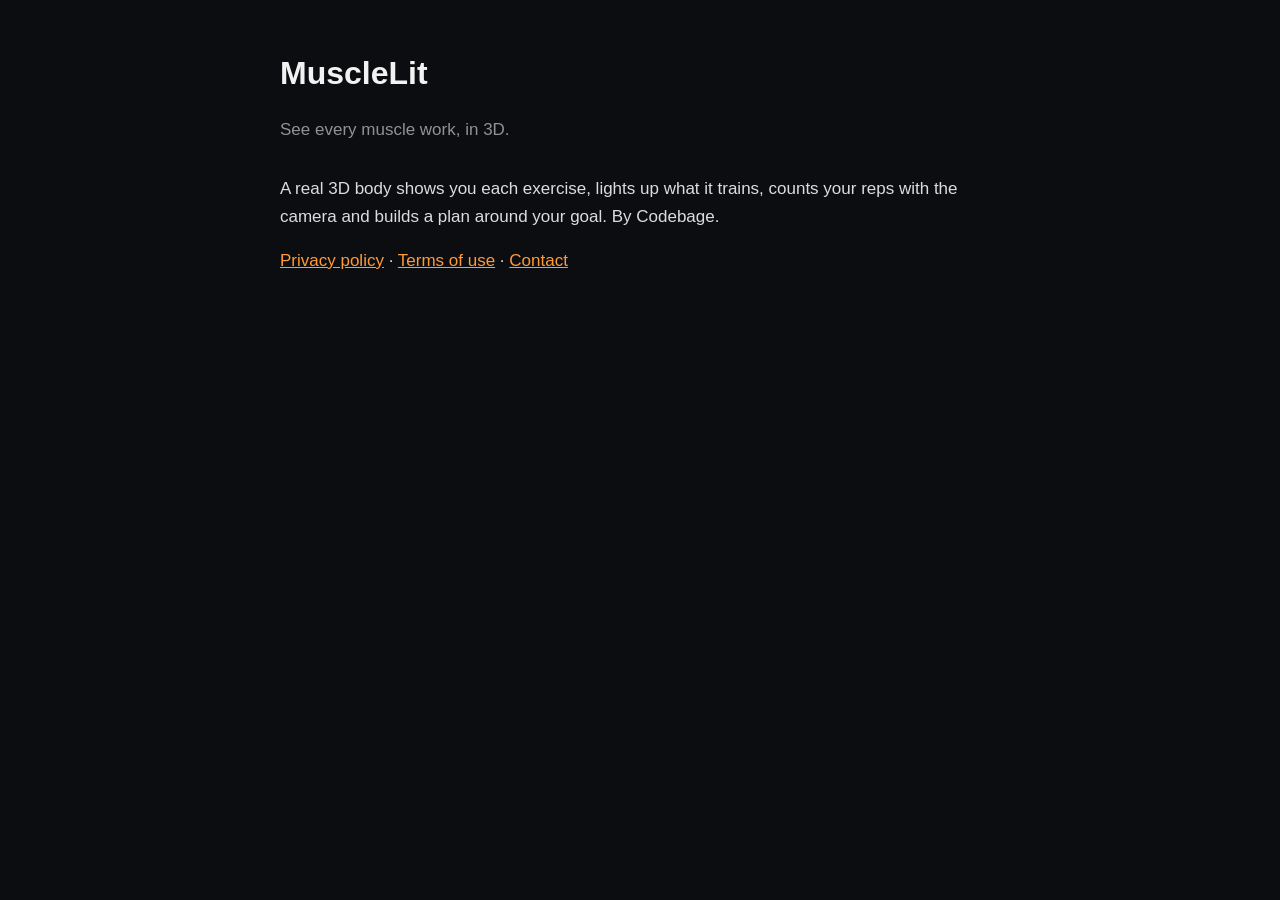
==== index.html @ 1fdac382 "MuscleLit site: privacy policy and terms" ====
<!doctype html>
<html lang="en">
<head>
<meta charset="utf-8">
<meta name="viewport" content="width=device-width, initial-scale=1">
<title>MuscleLit</title>
<link rel="stylesheet" href="style.css">
</head>
<body>
<main>
  <h1>MuscleLit</h1>
  <p class="date">See every muscle work, in 3D.</p>
  <p>A real 3D body shows you each exercise, lights up what it trains, counts your reps with the camera and builds a plan around your goal. By Codebage.</p>
  <p><a href="privacy.html">Privacy policy</a> · <a href="terms.html">Terms of use</a> · <a href="mailto:hanifshah812@gmail.com">Contact</a></p>
</main>
</body>
</html>
---- style.css ----
:root { color-scheme: dark; }
body { margin: 0; background: #0b0d10; color: #f2f2f2; font: 17px/1.6 -apple-system, "Segoe UI", Roboto, Helvetica, Arial, sans-serif; }
main { max-width: 720px; margin: 0 auto; padding: 48px 20px 80px; }
h1 { font-size: 32px; margin: 0 0 4px; }
h2 { font-size: 20px; margin: 36px 0 8px; color: #ff9a38; }
p, li { color: rgba(255,255,255,0.86); }
.date { color: rgba(255,255,255,0.55); margin-bottom: 32px; }
a { color: #ff9a38; }
nav a { margin-right: 18px; }
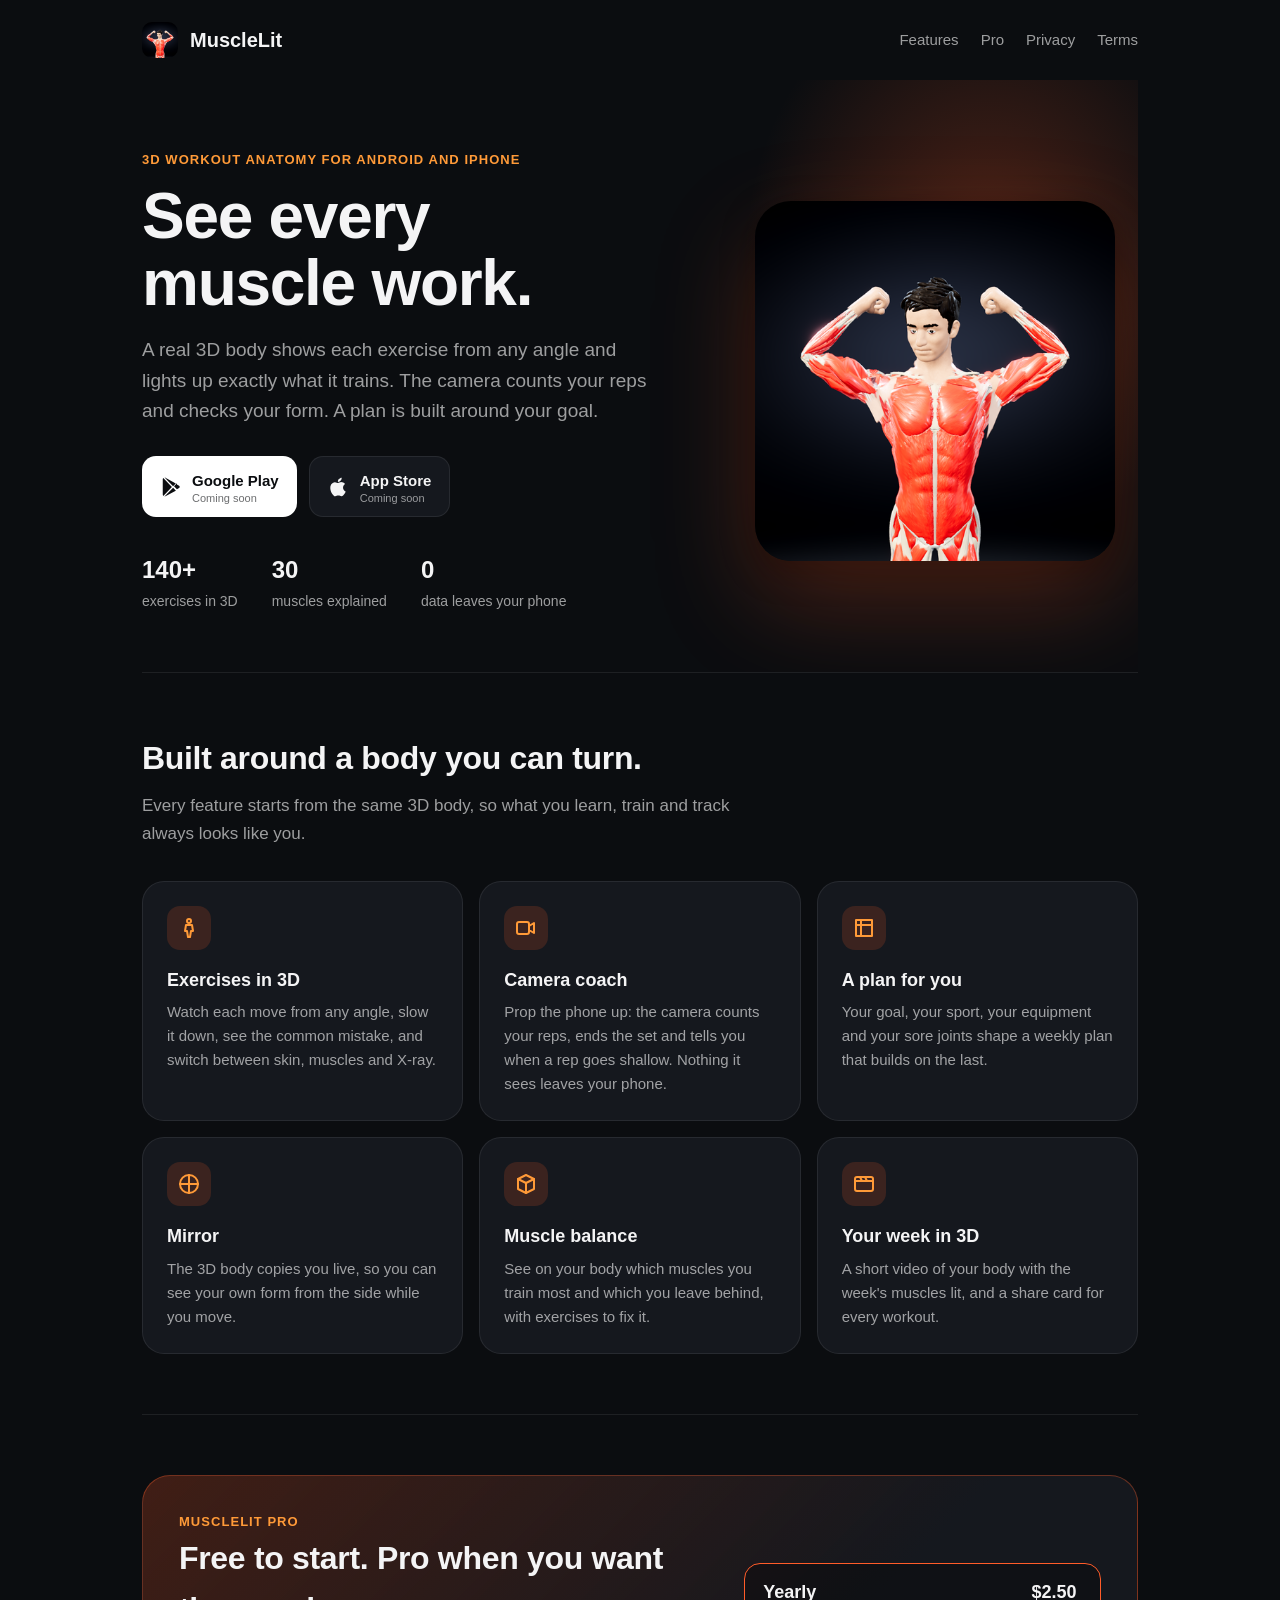
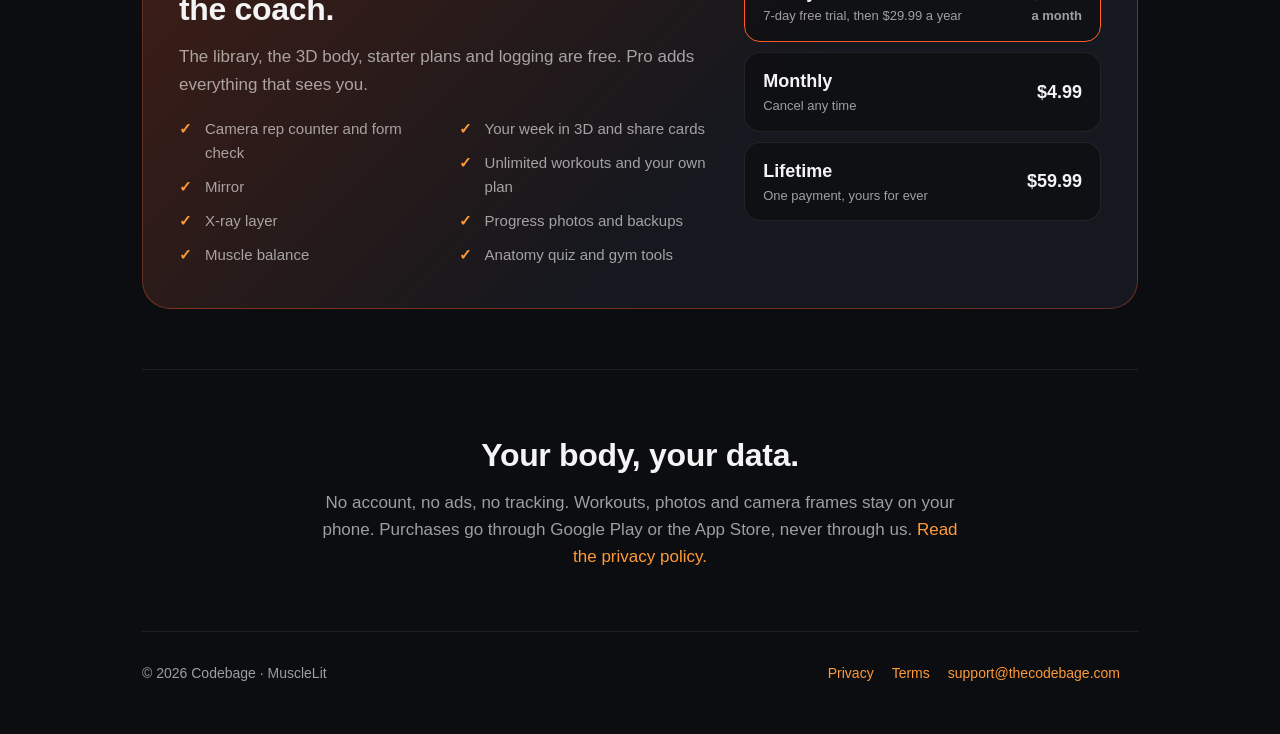
==== commit 57295a06: "Home page" ====
--- a/index.html
+++ b/index.html
@@ -3,15 +3,137 @@
 <head>
 <meta charset="utf-8">
 <meta name="viewport" content="width=device-width, initial-scale=1">
-<title>MuscleLit</title>
-<link rel="stylesheet" href="style.css">
+<title>MuscleLit: See every muscle work</title>
+<meta name="description" content="MuscleLit shows every exercise on a real 3D body, counts your reps with the camera, checks your form and builds a plan around your goal.">
+<link rel="icon" href="icon.png">
+<meta property="og:title" content="MuscleLit: See every muscle work">
+<meta property="og:description" content="A real 3D body shows each exercise and lights up what it trains. The camera counts your reps and checks your form.">
+<meta property="og:image" content="https://malookshah4.github.io/musclelit/icon.png">
+<style>
+  :root { color-scheme: dark; --bg: #0b0d10; --card: #15181e; --line: rgba(255,255,255,0.08); --text: #f4f4f5; --dim: rgba(255,255,255,0.6); --accent: #ff5c29; --soft: #ff9a38; }
+  * { box-sizing: border-box; }
+  body { margin: 0; background: var(--bg); color: var(--text); font: 17px/1.6 -apple-system, "Segoe UI", Roboto, Helvetica, Arial, sans-serif; -webkit-font-smoothing: antialiased; }
+  a { color: var(--soft); text-decoration: none; }
+  .wrap { max-width: 1040px; margin: 0 auto; padding: 0 22px; }
+  header { display: flex; align-items: center; justify-content: space-between; padding: 22px 0; }
+  .brand { display: flex; align-items: center; gap: 12px; font-weight: 700; font-size: 20px; color: var(--text); }
+  .brand img { width: 36px; height: 36px; border-radius: 10px; }
+  nav a { color: var(--dim); margin-left: 22px; font-size: 15px; }
+  nav a:hover { color: var(--text); }
+  .hero { position: relative; padding: 70px 0 60px; display: grid; grid-template-columns: 1.15fr 0.85fr; gap: 40px; align-items: center; overflow: hidden; }
+  .hero::before { content: ""; position: absolute; inset: -40% -20% auto auto; width: 70%; height: 140%; background: radial-gradient(closest-side, rgba(255,92,41,0.28), transparent 70%); pointer-events: none; }
+  .eyebrow { color: var(--soft); font-weight: 600; letter-spacing: 0.08em; text-transform: uppercase; font-size: 13px; }
+  h1 { font-size: clamp(40px, 6vw, 64px); line-height: 1.05; margin: 12px 0 18px; letter-spacing: -0.02em; }
+  .lead { color: var(--dim); font-size: 19px; max-width: 520px; margin: 0 0 30px; }
+  .badges { display: flex; gap: 12px; flex-wrap: wrap; }
+  .badge { display: inline-flex; align-items: center; gap: 10px; padding: 12px 18px; border-radius: 14px; background: #fff; color: #0b0d10; font-weight: 600; font-size: 15px; }
+  .badge.dark { background: var(--card); color: var(--text); border: 1px solid var(--line); }
+  .badge small { display: block; font-weight: 500; font-size: 11px; opacity: 0.6; line-height: 1; }
+  .badge svg { width: 22px; height: 22px; }
+  .art { position: relative; display: flex; justify-content: center; }
+  .art img { width: min(100%, 360px); border-radius: 36px; box-shadow: 0 40px 100px rgba(255,92,41,0.25), 0 10px 30px rgba(0,0,0,0.6); }
+  .stats { display: flex; gap: 34px; margin-top: 34px; color: var(--dim); font-size: 14px; }
+  .stats b { display: block; color: var(--text); font-size: 24px; font-weight: 700; }
+  section { padding: 60px 0; border-top: 1px solid var(--line); }
+  h2 { font-size: 32px; letter-spacing: -0.01em; margin: 0 0 8px; }
+  .sub { color: var(--dim); margin: 0 0 34px; max-width: 620px; }
+  .grid { display: grid; grid-template-columns: repeat(3, 1fr); gap: 16px; }
+  .card { background: var(--card); border: 1px solid var(--line); border-radius: 22px; padding: 24px; }
+  .card .ic { width: 44px; height: 44px; border-radius: 13px; display: grid; place-items: center; background: rgba(255,92,41,0.16); color: var(--soft); margin-bottom: 16px; }
+  .card .ic svg { width: 24px; height: 24px; }
+  .card h3 { margin: 0 0 6px; font-size: 18px; }
+  .card p { margin: 0; color: var(--dim); font-size: 15px; }
+  .pro { background: linear-gradient(135deg, rgba(255,92,41,0.22), var(--card) 60%); border: 1px solid rgba(255,92,41,0.35); border-radius: 28px; padding: 36px; display: grid; grid-template-columns: 1.2fr 0.8fr; gap: 30px; align-items: center; }
+  .pro ul { margin: 14px 0 0; padding: 0; list-style: none; columns: 2; gap: 24px; }
+  .pro li { color: var(--dim); font-size: 15px; padding: 5px 0 5px 26px; position: relative; break-inside: avoid; }
+  .pro li::before { content: "✓"; position: absolute; left: 0; color: var(--soft); font-weight: 700; }
+  .plans { display: grid; gap: 10px; }
+  .plan { display: flex; justify-content: space-between; align-items: center; background: rgba(0,0,0,0.3); border: 1px solid var(--line); border-radius: 16px; padding: 14px 18px; }
+  .plan.best { border-color: var(--accent); }
+  .plan span { color: var(--dim); font-size: 13px; display: block; }
+  .plan b { font-size: 18px; }
+  .tag { background: var(--accent); color: #fff; font-size: 11px; font-weight: 700; padding: 3px 9px; border-radius: 999px; margin-left: 8px; vertical-align: middle; }
+  .privacy { text-align: center; }
+  .privacy p { max-width: 640px; margin: 0 auto; color: var(--dim); }
+  footer { border-top: 1px solid var(--line); padding: 30px 0 50px; color: var(--dim); font-size: 14px; display: flex; justify-content: space-between; flex-wrap: wrap; gap: 12px; }
+  footer a { margin-right: 18px; }
+  @media (max-width: 820px) {
+    .hero { grid-template-columns: 1fr; padding: 40px 0 30px; text-align: center; }
+    .lead { margin: 0 auto 26px; }
+    .badges { justify-content: center; }
+    .stats { justify-content: center; }
+    .art { order: -1; }
+    .art img { width: min(70%, 260px); }
+    .grid { grid-template-columns: 1fr 1fr; }
+    .pro { grid-template-columns: 1fr; padding: 26px; }
+    .pro ul { columns: 1; }
+    nav a { margin-left: 14px; }
+  }
+  @media (max-width: 520px) { .grid { grid-template-columns: 1fr; } }
+</style>
 </head>
 <body>
-<main>
-  <h1>MuscleLit</h1>
-  <p class="date">See every muscle work, in 3D.</p>
-  <p>A real 3D body shows you each exercise, lights up what it trains, counts your reps with the camera and builds a plan around your goal. By Codebage.</p>
-  <p><a href="privacy.html">Privacy policy</a> · <a href="terms.html">Terms of use</a> · <a href="mailto:hanifshah812@gmail.com">Contact</a></p>
-</main>
+<div class="wrap">
+  <header>
+    <a class="brand" href="index.html"><img src="icon.png" alt=""> MuscleLit</a>
+    <nav><a href="#features">Features</a><a href="#pro">Pro</a><a href="privacy.html">Privacy</a><a href="terms.html">Terms</a></nav>
+  </header>
+
+  <div class="hero">
+    <div>
+      <div class="eyebrow">3D workout anatomy for Android and iPhone</div>
+      <h1>See every<br>muscle work.</h1>
+      <p class="lead">A real 3D body shows each exercise from any angle and lights up exactly what it trains. The camera counts your reps and checks your form. A plan is built around your goal.</p>
+      <div class="badges">
+        <a class="badge" href="#"><svg viewBox="0 0 24 24" fill="currentColor"><path d="M3.6 2.3 13 12l-9.4 9.7c-.3-.3-.6-.8-.6-1.4V3.7c0-.6.3-1.1.6-1.4zm1.3-.6c.3-.1.7-.1 1 .1l11.3 6.5-2.9 2.9L5 1.7zm13.6 7.6 2.3 1.3c1 .6 1 1.9 0 2.5l-2.3 1.3-3.2-3.2 3.2-3.2zm-1.3 6.9L5.9 22.2c-.3.2-.7.2-1 .1l9.4-9.4 2.9 2.9z"/></svg><span>Google Play<small>Coming soon</small></span></a>
+        <a class="badge dark" href="#"><svg viewBox="0 0 24 24" fill="currentColor"><path d="M16.4 12.6c0-2.6 2.1-3.8 2.2-3.9-1.2-1.8-3.1-2-3.7-2-1.6-.2-3.1.9-3.9.9-.8 0-2-.9-3.4-.9-1.7 0-3.3 1-4.2 2.6-1.8 3.1-.5 7.8 1.3 10.3.9 1.2 1.9 2.6 3.2 2.6 1.3-.1 1.8-.8 3.4-.8s2 .8 3.4.8c1.4 0 2.3-1.3 3.1-2.5 1-1.4 1.4-2.8 1.4-2.9-.1 0-2.8-1.1-2.8-4.2zM13.9 5c.7-.9 1.2-2 1-3.2-1 0-2.3.7-3 1.6-.7.8-1.2 1.9-1.1 3.1 1.2.1 2.4-.6 3.1-1.5z"/></svg><span>App Store<small>Coming soon</small></span></a>
+      </div>
+      <div class="stats"><div><b>140+</b>exercises in 3D</div><div><b>30</b>muscles explained</div><div><b>0</b>data leaves your phone</div></div>
+    </div>
+    <div class="art"><img src="icon.png" alt="The MuscleLit 3D body"></div>
+  </div>
+
+  <section id="features">
+    <h2>Built around a body you can turn.</h2>
+    <p class="sub">Every feature starts from the same 3D body, so what you learn, train and track always looks like you.</p>
+    <div class="grid">
+      <div class="card"><div class="ic"><svg viewBox="0 0 24 24" fill="none" stroke="currentColor" stroke-width="2" stroke-linecap="round" stroke-linejoin="round"><circle cx="12" cy="5" r="2"/><path d="M9 9h6l1 6h-2l-1 6h-2l-1-6H8z"/></svg></div><h3>Exercises in 3D</h3><p>Watch each move from any angle, slow it down, see the common mistake, and switch between skin, muscles and X-ray.</p></div>
+      <div class="card"><div class="ic"><svg viewBox="0 0 24 24" fill="none" stroke="currentColor" stroke-width="2" stroke-linecap="round" stroke-linejoin="round"><path d="M15 10l5-3v10l-5-3z"/><rect x="3" y="6" width="12" height="12" rx="2"/></svg></div><h3>Camera coach</h3><p>Prop the phone up: the camera counts your reps, ends the set and tells you when a rep goes shallow. Nothing it sees leaves your phone.</p></div>
+      <div class="card"><div class="ic"><svg viewBox="0 0 24 24" fill="none" stroke="currentColor" stroke-width="2" stroke-linecap="round" stroke-linejoin="round"><path d="M4 4h16v16H4z"/><path d="M4 9h16M9 4v16"/></svg></div><h3>A plan for you</h3><p>Your goal, your sport, your equipment and your sore joints shape a weekly plan that builds on the last.</p></div>
+      <div class="card"><div class="ic"><svg viewBox="0 0 24 24" fill="none" stroke="currentColor" stroke-width="2" stroke-linecap="round" stroke-linejoin="round"><path d="M12 3v18M3 12h18"/><circle cx="12" cy="12" r="9"/></svg></div><h3>Mirror</h3><p>The 3D body copies you live, so you can see your own form from the side while you move.</p></div>
+      <div class="card"><div class="ic"><svg viewBox="0 0 24 24" fill="none" stroke="currentColor" stroke-width="2" stroke-linecap="round" stroke-linejoin="round"><path d="M12 3L4 7v10l8 4 8-4V7z"/><path d="M4 7l8 4 8-4M12 11v10"/></svg></div><h3>Muscle balance</h3><p>See on your body which muscles you train most and which you leave behind, with exercises to fix it.</p></div>
+      <div class="card"><div class="ic"><svg viewBox="0 0 24 24" fill="none" stroke="currentColor" stroke-width="2" stroke-linecap="round" stroke-linejoin="round"><rect x="3" y="5" width="18" height="14" rx="2"/><path d="M3 9h18M8 5l2 4M13 5l2 4"/></svg></div><h3>Your week in 3D</h3><p>A short video of your body with the week's muscles lit, and a share card for every workout.</p></div>
+    </div>
+  </section>
+
+  <section id="pro">
+    <div class="pro">
+      <div>
+        <div class="eyebrow">MuscleLit Pro</div>
+        <h2>Free to start. Pro when you want the coach.</h2>
+        <p class="sub" style="margin-bottom:0">The library, the 3D body, starter plans and logging are free. Pro adds everything that sees you.</p>
+        <ul>
+          <li>Camera rep counter and form check</li><li>Mirror</li><li>X-ray layer</li><li>Muscle balance</li>
+          <li>Your week in 3D and share cards</li><li>Unlimited workouts and your own plan</li><li>Progress photos and backups</li><li>Anatomy quiz and gym tools</li>
+        </ul>
+      </div>
+      <div class="plans">
+        <div class="plan best"><div><b>Yearly</b><span>7-day free trial, then $29.99 a year</span></div><b>$2.50<span>a month</span></b></div>
+        <div class="plan"><div><b>Monthly</b><span>Cancel any time</span></div><b>$4.99</b></div>
+        <div class="plan"><div><b>Lifetime</b><span>One payment, yours for ever</span></div><b>$59.99</b></div>
+      </div>
+    </div>
+  </section>
+
+  <section class="privacy">
+    <h2>Your body, your data.</h2>
+    <p>No account, no ads, no tracking. Workouts, photos and camera frames stay on your phone. Purchases go through Google Play or the App Store, never through us. <a href="privacy.html">Read the privacy policy.</a></p>
+  </section>
+
+  <footer>
+    <div>© 2026 Codebage · MuscleLit</div>
+    <div><a href="privacy.html">Privacy</a><a href="terms.html">Terms</a><a href="mailto:support@thecodebage.com">support@thecodebage.com</a></div>
+  </footer>
+</div>
 </body>
 </html>
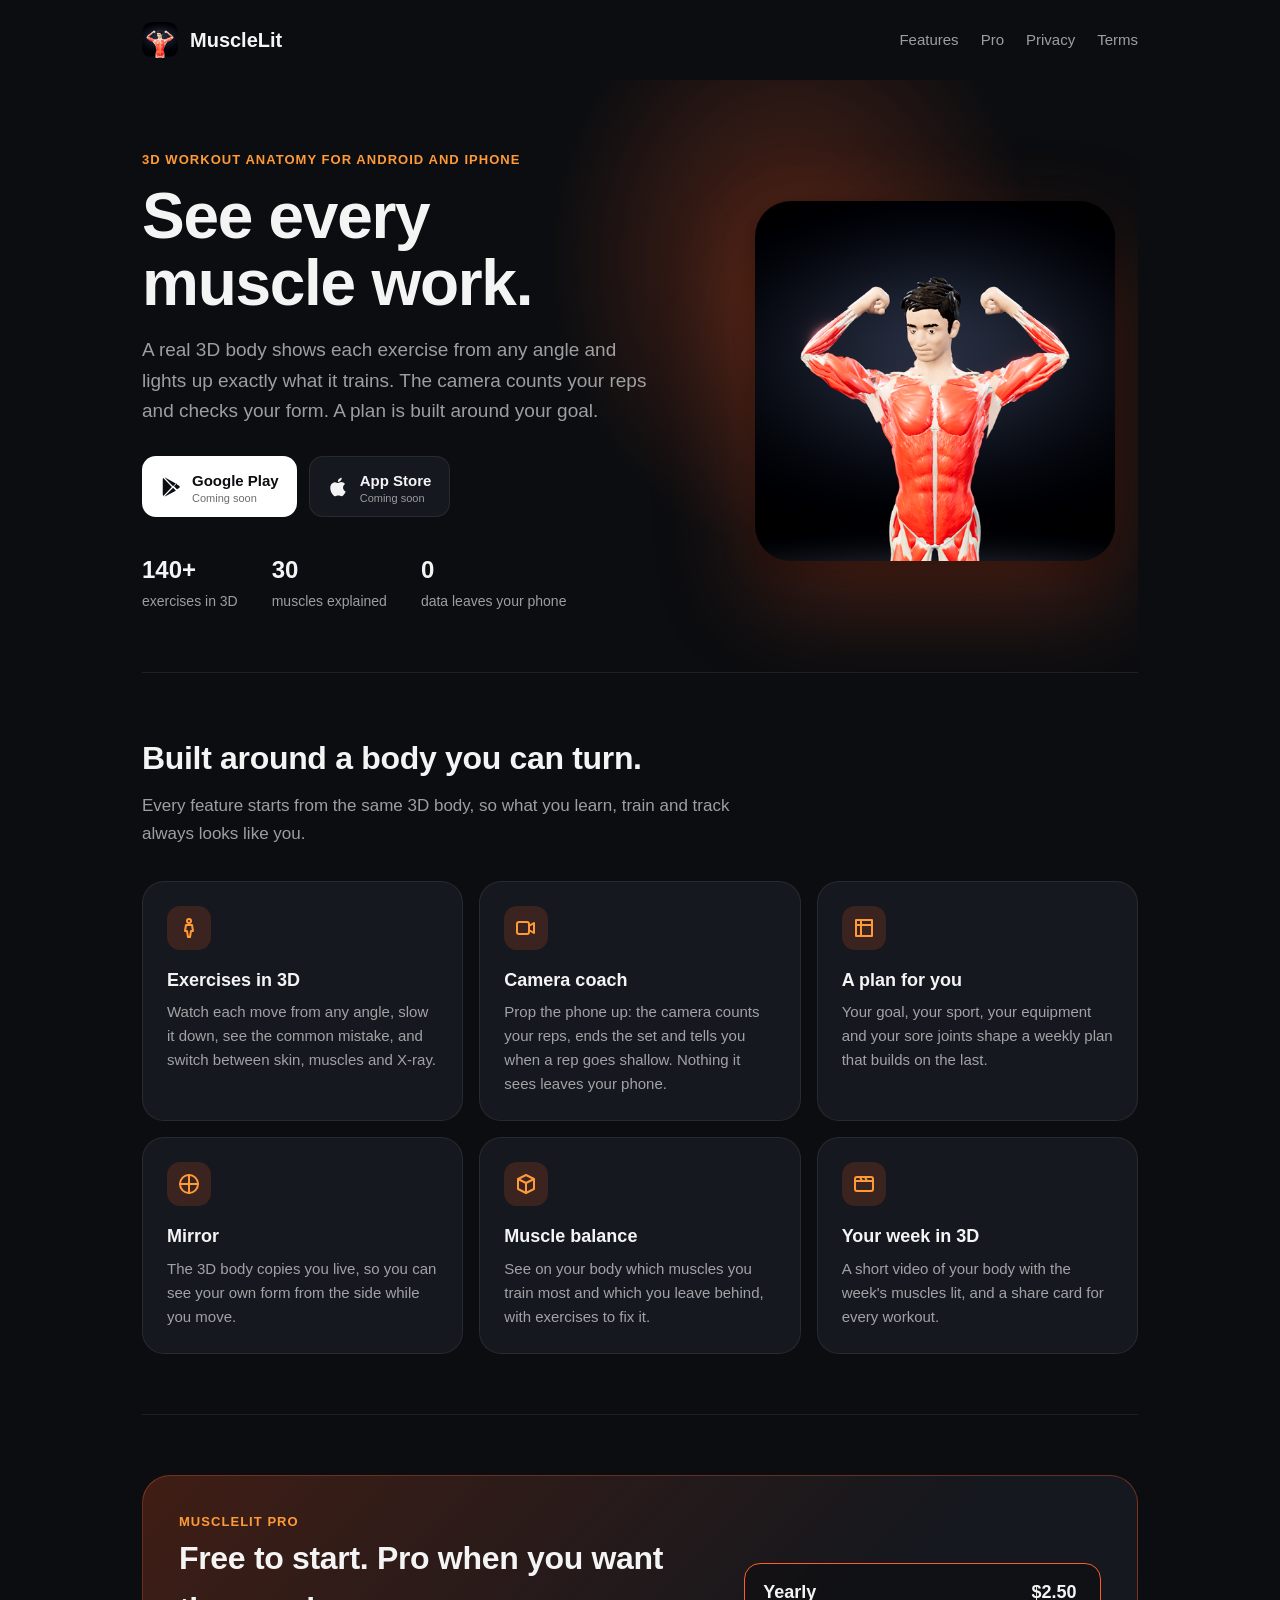
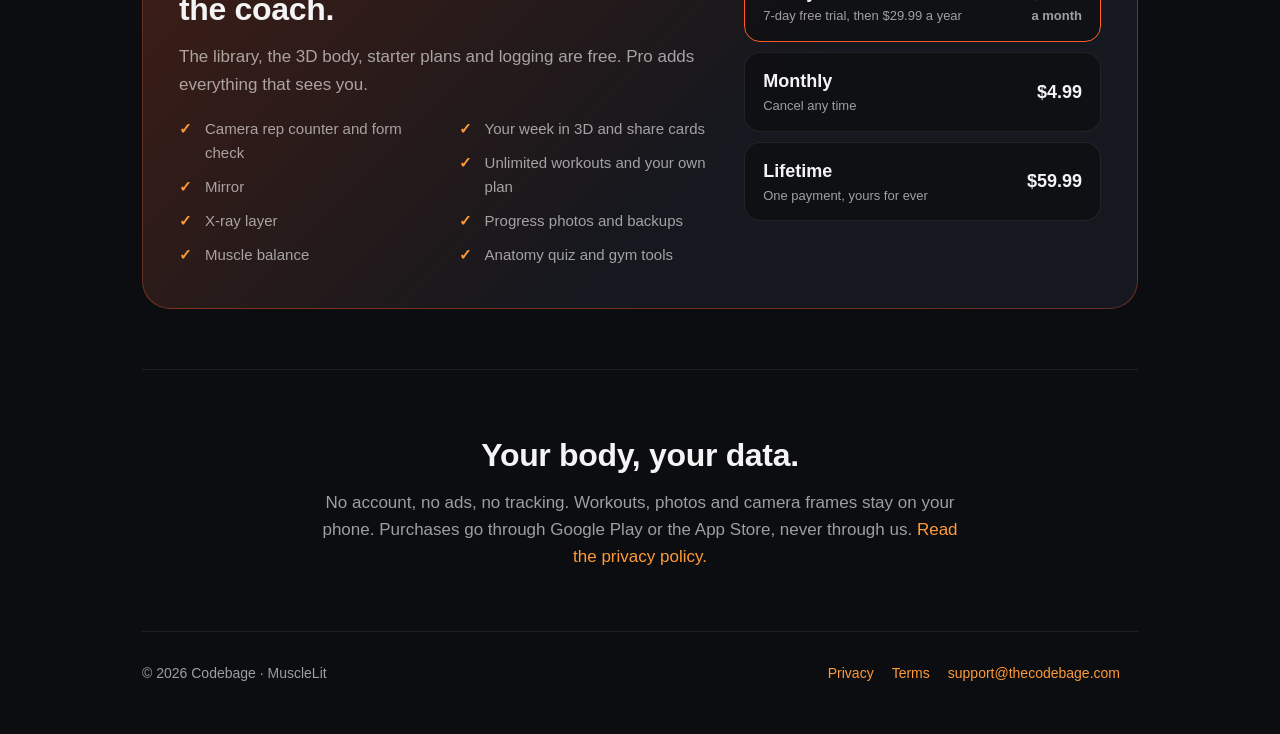
==== commit 7f1ffeee: "Fix phone-width overflow" ====
--- a/index.html
+++ b/index.html
@@ -11,7 +11,8 @@
 <meta property="og:image" content="https://malookshah4.github.io/musclelit/icon.png">
 <style>
   :root { color-scheme: dark; --bg: #0b0d10; --card: #15181e; --line: rgba(255,255,255,0.08); --text: #f4f4f5; --dim: rgba(255,255,255,0.6); --accent: #ff5c29; --soft: #ff9a38; }
-  * { box-sizing: border-box; }
+  * { box-sizing: border-box; min-width: 0; }
+  html, body { overflow-x: hidden; max-width: 100%; }
   body { margin: 0; background: var(--bg); color: var(--text); font: 17px/1.6 -apple-system, "Segoe UI", Roboto, Helvetica, Arial, sans-serif; -webkit-font-smoothing: antialiased; }
   a { color: var(--soft); text-decoration: none; }
   .wrap { max-width: 1040px; margin: 0 auto; padding: 0 22px; }
@@ -20,8 +21,8 @@
   .brand img { width: 36px; height: 36px; border-radius: 10px; }
   nav a { color: var(--dim); margin-left: 22px; font-size: 15px; }
   nav a:hover { color: var(--text); }
-  .hero { position: relative; padding: 70px 0 60px; display: grid; grid-template-columns: 1.15fr 0.85fr; gap: 40px; align-items: center; overflow: hidden; }
-  .hero::before { content: ""; position: absolute; inset: -40% -20% auto auto; width: 70%; height: 140%; background: radial-gradient(closest-side, rgba(255,92,41,0.28), transparent 70%); pointer-events: none; }
+  .hero { position: relative; isolation: isolate; padding: 70px 0 60px; display: grid; grid-template-columns: 1.15fr 0.85fr; gap: 40px; align-items: center; overflow: hidden; }
+  .hero::before { content: ""; position: absolute; top: -40%; right: 0; width: 70%; height: 140%; z-index: -1; background: radial-gradient(closest-side, rgba(255,92,41,0.28), transparent 70%); pointer-events: none; }
   .eyebrow { color: var(--soft); font-weight: 600; letter-spacing: 0.08em; text-transform: uppercase; font-size: 13px; }
   h1 { font-size: clamp(40px, 6vw, 64px); line-height: 1.05; margin: 12px 0 18px; letter-spacing: -0.02em; }
   .lead { color: var(--dim); font-size: 19px; max-width: 520px; margin: 0 0 30px; }
@@ -68,6 +69,8 @@
     .pro { grid-template-columns: 1fr; padding: 26px; }
     .pro ul { columns: 1; }
     nav a { margin-left: 14px; }
+    header { flex-wrap: wrap; gap: 10px; }
+    .stats { flex-wrap: wrap; gap: 18px 28px; }
   }
   @media (max-width: 520px) { .grid { grid-template-columns: 1fr; } }
 </style>
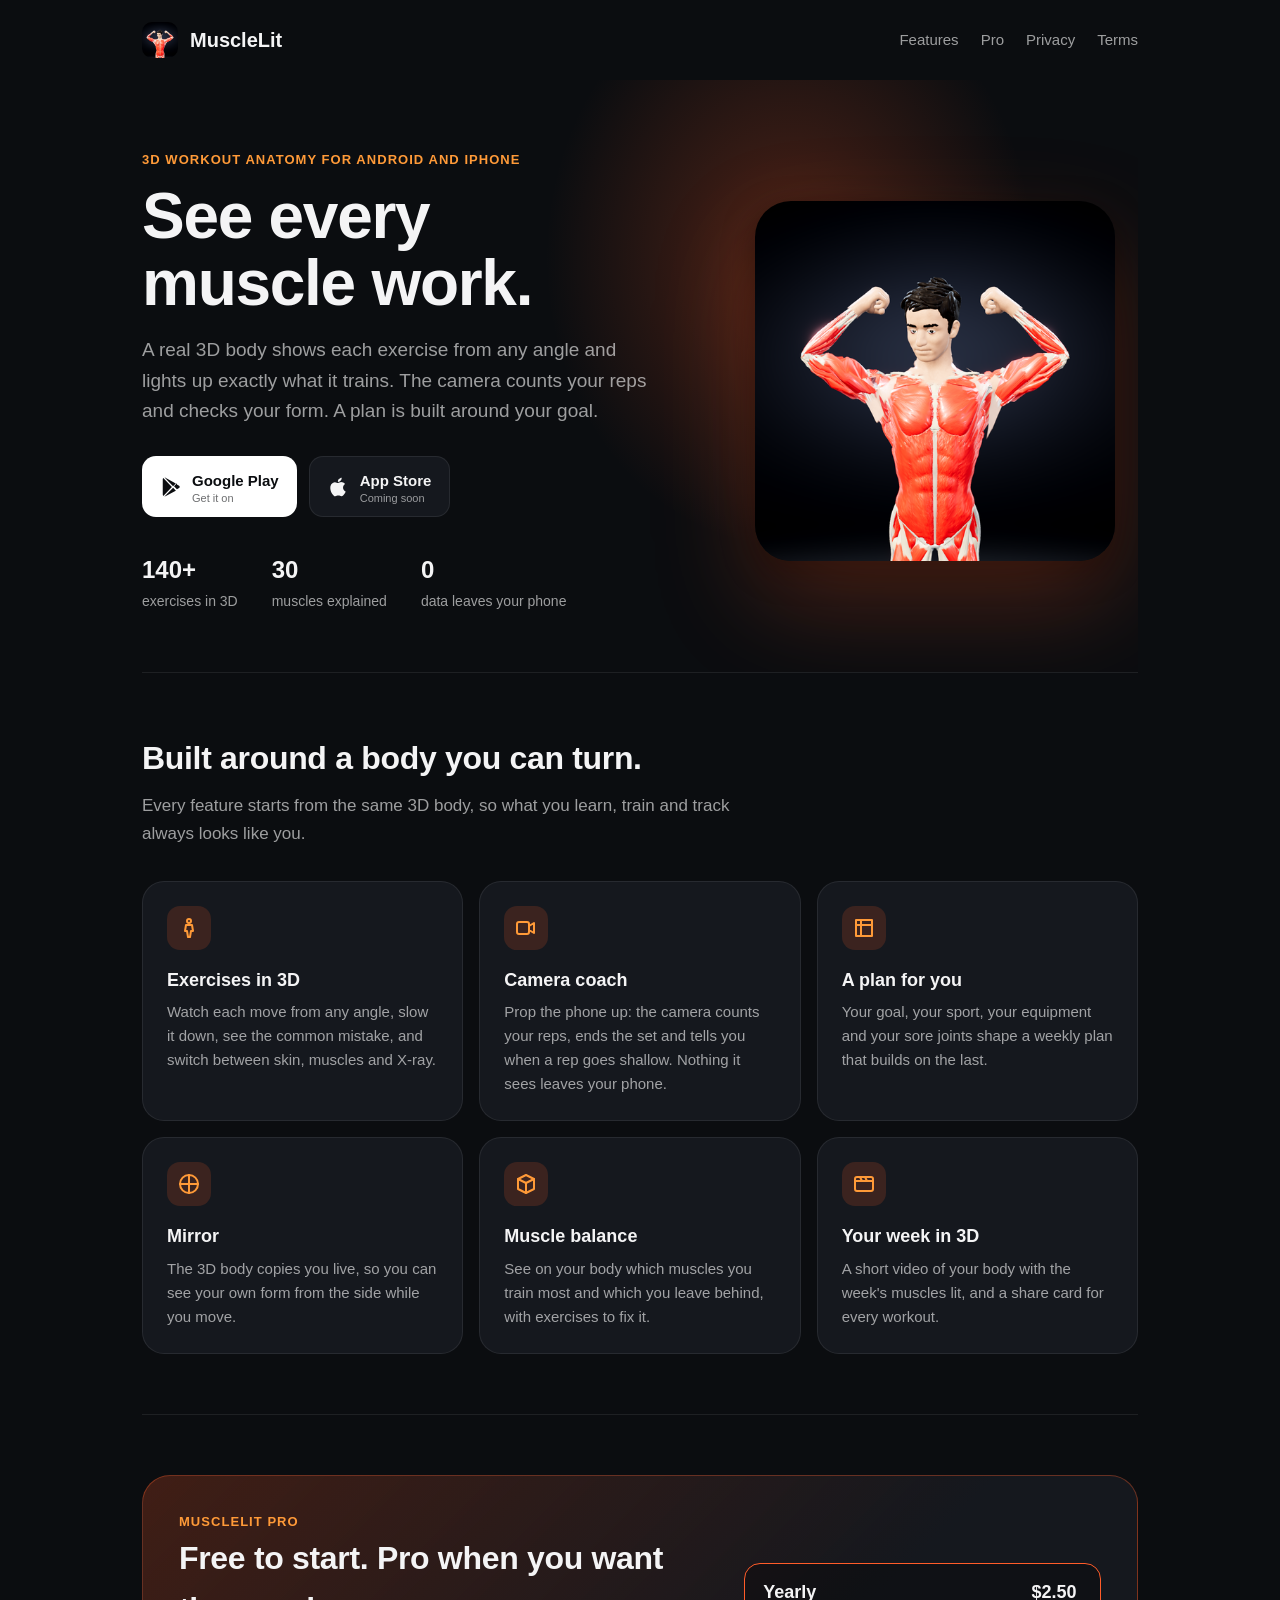
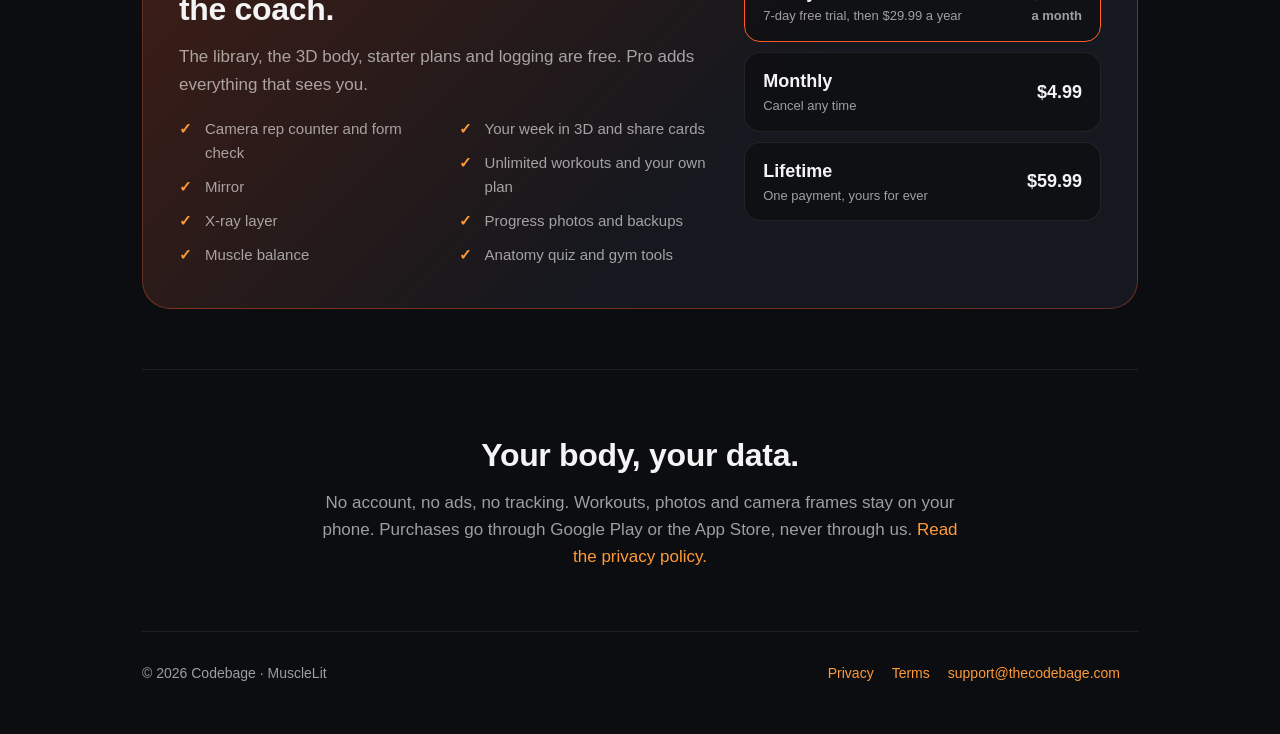
==== commit 1856a8e2: "Link the Google Play badge now that MuscleLit is live" ====
--- a/index.html
+++ b/index.html
@@ -88,7 +88,7 @@
       <h1>See every<br>muscle work.</h1>
       <p class="lead">A real 3D body shows each exercise from any angle and lights up exactly what it trains. The camera counts your reps and checks your form. A plan is built around your goal.</p>
       <div class="badges">
-        <a class="badge" href="#"><svg viewBox="0 0 24 24" fill="currentColor"><path d="M3.6 2.3 13 12l-9.4 9.7c-.3-.3-.6-.8-.6-1.4V3.7c0-.6.3-1.1.6-1.4zm1.3-.6c.3-.1.7-.1 1 .1l11.3 6.5-2.9 2.9L5 1.7zm13.6 7.6 2.3 1.3c1 .6 1 1.9 0 2.5l-2.3 1.3-3.2-3.2 3.2-3.2zm-1.3 6.9L5.9 22.2c-.3.2-.7.2-1 .1l9.4-9.4 2.9 2.9z"/></svg><span>Google Play<small>Coming soon</small></span></a>
+        <a class="badge" href="https://play.google.com/store/apps/details?id=com.codebage.musclelit" target="_blank" rel="noopener"><svg viewBox="0 0 24 24" fill="currentColor"><path d="M3.6 2.3 13 12l-9.4 9.7c-.3-.3-.6-.8-.6-1.4V3.7c0-.6.3-1.1.6-1.4zm1.3-.6c.3-.1.7-.1 1 .1l11.3 6.5-2.9 2.9L5 1.7zm13.6 7.6 2.3 1.3c1 .6 1 1.9 0 2.5l-2.3 1.3-3.2-3.2 3.2-3.2zm-1.3 6.9L5.9 22.2c-.3.2-.7.2-1 .1l9.4-9.4 2.9 2.9z"/></svg><span>Google Play<small>Get it on</small></span></a>
         <a class="badge dark" href="#"><svg viewBox="0 0 24 24" fill="currentColor"><path d="M16.4 12.6c0-2.6 2.1-3.8 2.2-3.9-1.2-1.8-3.1-2-3.7-2-1.6-.2-3.1.9-3.9.9-.8 0-2-.9-3.4-.9-1.7 0-3.3 1-4.2 2.6-1.8 3.1-.5 7.8 1.3 10.3.9 1.2 1.9 2.6 3.2 2.6 1.3-.1 1.8-.8 3.4-.8s2 .8 3.4.8c1.4 0 2.3-1.3 3.1-2.5 1-1.4 1.4-2.8 1.4-2.9-.1 0-2.8-1.1-2.8-4.2zM13.9 5c.7-.9 1.2-2 1-3.2-1 0-2.3.7-3 1.6-.7.8-1.2 1.9-1.1 3.1 1.2.1 2.4-.6 3.1-1.5z"/></svg><span>App Store<small>Coming soon</small></span></a>
       </div>
       <div class="stats"><div><b>140+</b>exercises in 3D</div><div><b>30</b>muscles explained</div><div><b>0</b>data leaves your phone</div></div>
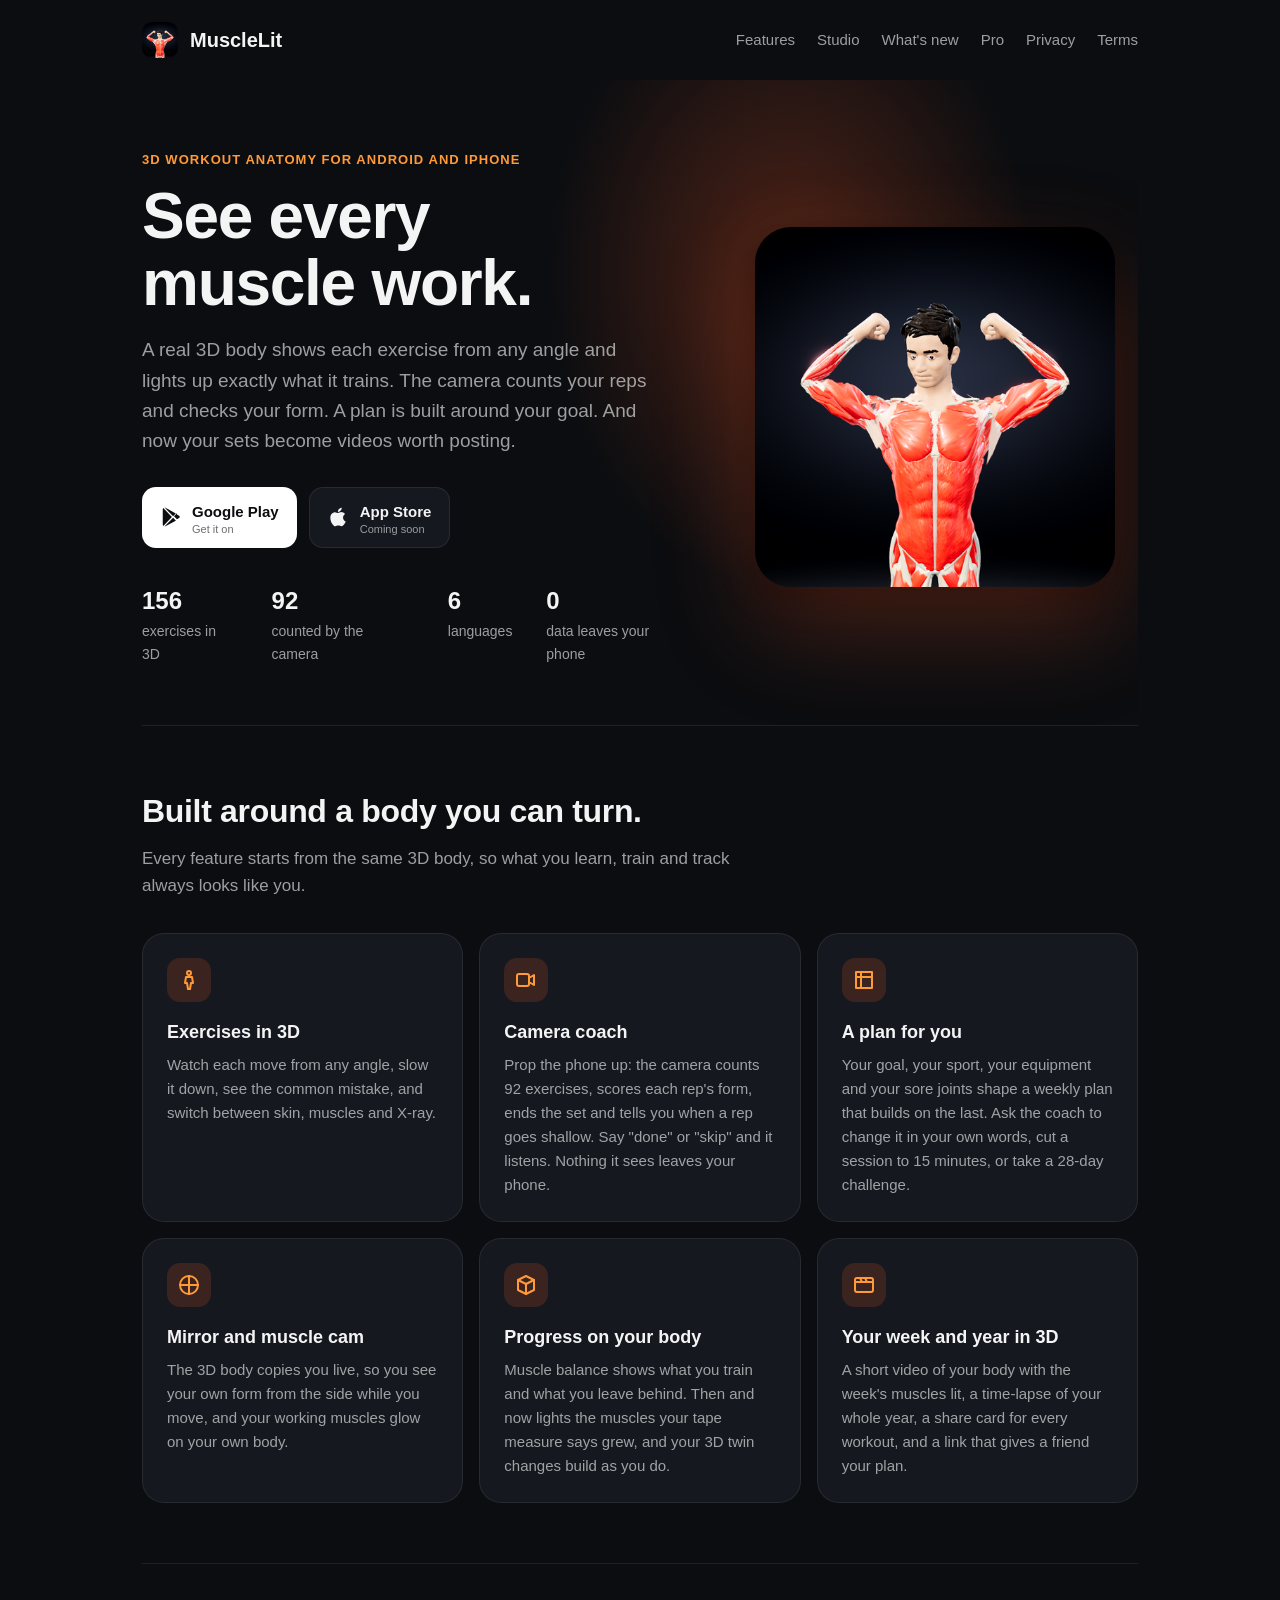
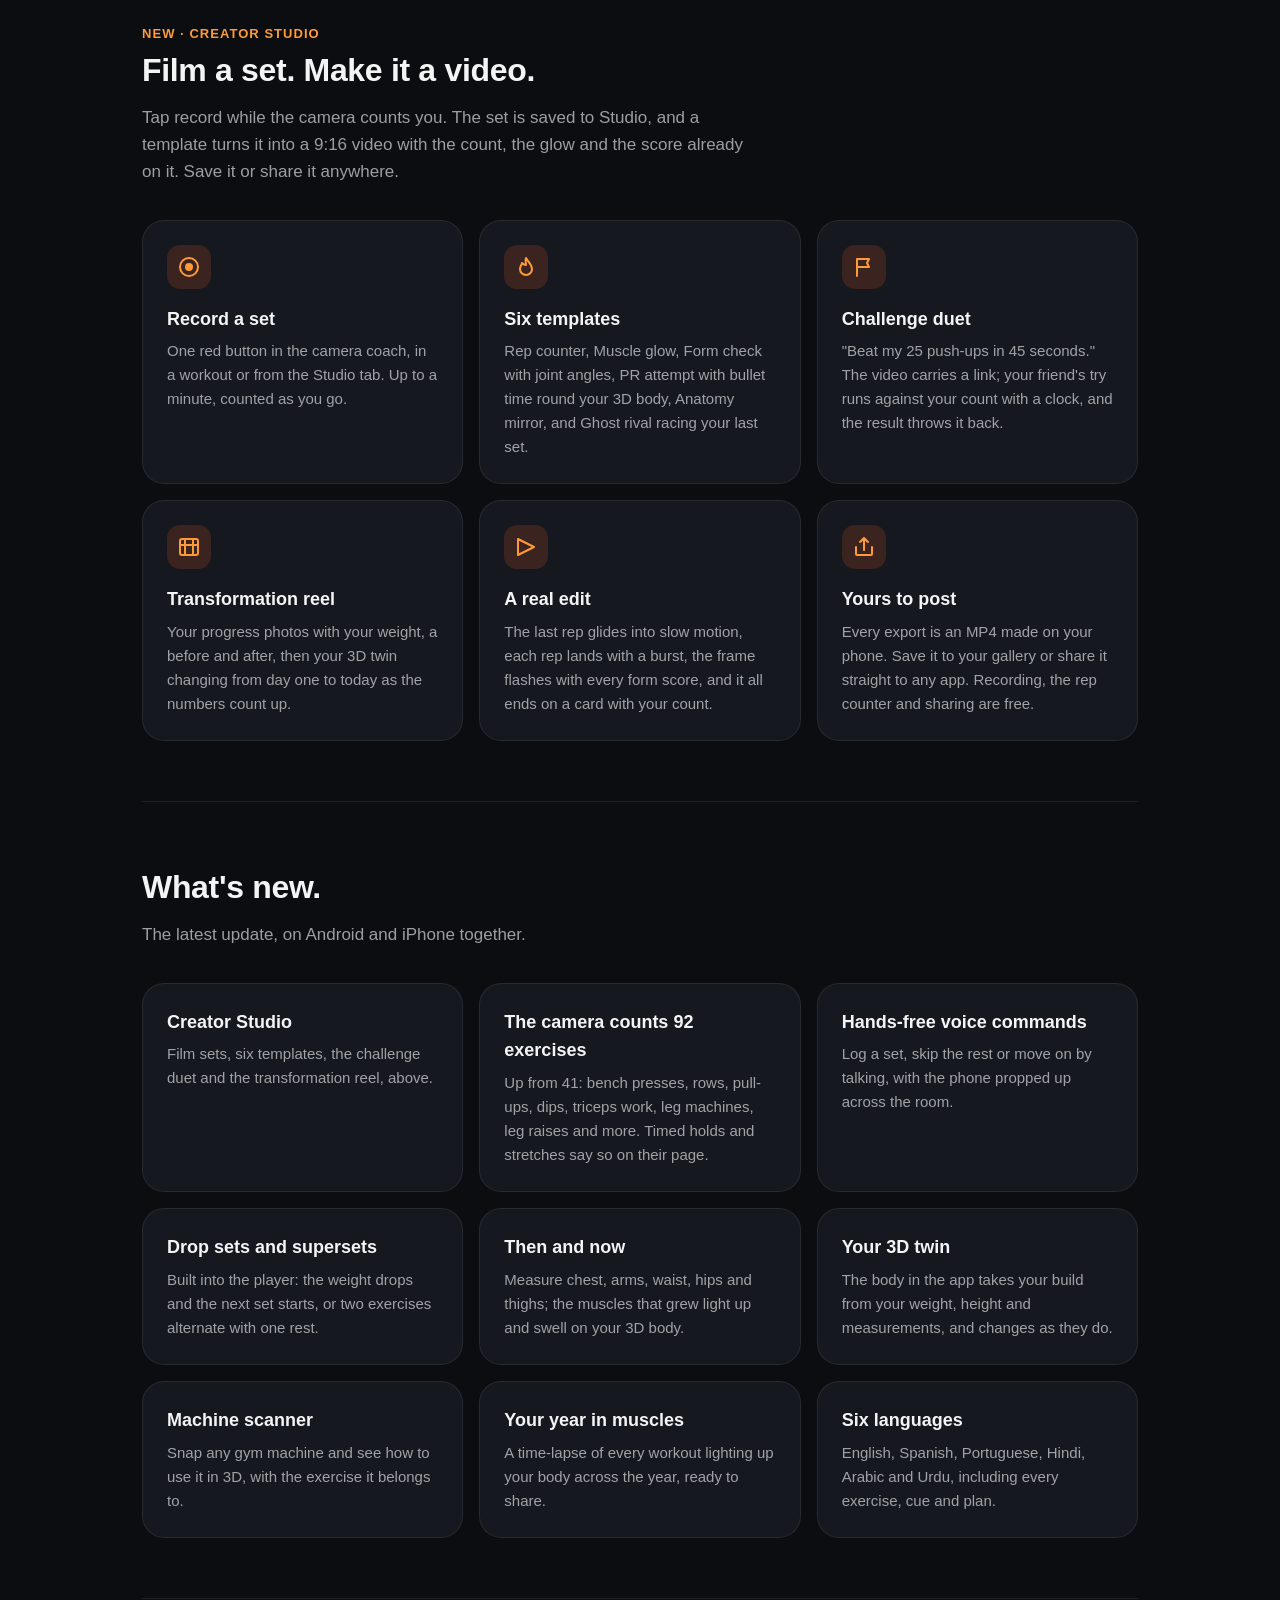
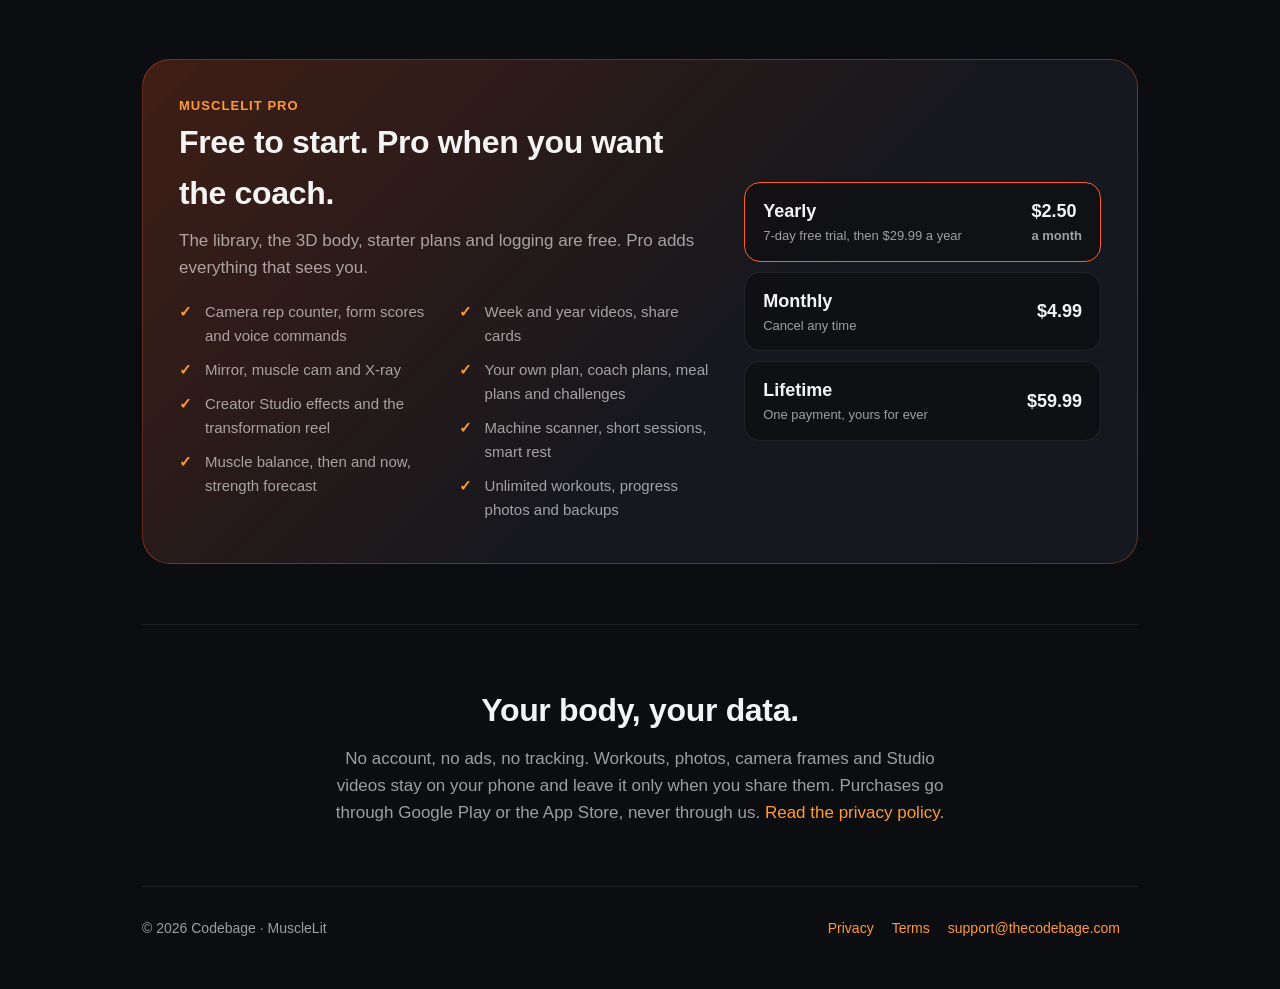
==== commit 99ba5dbc: "Home page: Creator Studio, what's new, the camera's 92 exercises and the Pro list brought up to date" ====
--- a/index.html
+++ b/index.html
@@ -4,11 +4,11 @@
 <meta charset="utf-8">
 <meta name="viewport" content="width=device-width, initial-scale=1">
 <title>MuscleLit: See every muscle work</title>
-<meta name="description" content="MuscleLit shows every exercise on a real 3D body, counts your reps with the camera, checks your form and builds a plan around your goal.">
+<meta name="description" content="MuscleLit shows every exercise on a real 3D body, counts your reps with the camera, checks your form, builds a plan around your goal and turns your sets into videos in Creator Studio.">
 <link rel="icon" href="icon.png">
 <meta property="og:title" content="MuscleLit: See every muscle work">
 <meta property="og:description" content="A real 3D body shows each exercise and lights up what it trains. The camera counts your reps and checks your form.">
-<meta property="og:image" content="https://malookshah4.github.io/musclelit/icon.png">
+<meta property="og:image" content="https://musclelit.thecodebage.com/icon.png">
 <style>
   :root { color-scheme: dark; --bg: #0b0d10; --card: #15181e; --line: rgba(255,255,255,0.08); --text: #f4f4f5; --dim: rgba(255,255,255,0.6); --accent: #ff5c29; --soft: #ff9a38; }
   * { box-sizing: border-box; min-width: 0; }
@@ -79,19 +79,19 @@
 <div class="wrap">
   <header>
     <a class="brand" href="index.html"><img src="icon.png" alt=""> MuscleLit</a>
-    <nav><a href="#features">Features</a><a href="#pro">Pro</a><a href="privacy.html">Privacy</a><a href="terms.html">Terms</a></nav>
+    <nav><a href="#features">Features</a><a href="#studio">Studio</a><a href="#new">What's new</a><a href="#pro">Pro</a><a href="privacy.html">Privacy</a><a href="terms.html">Terms</a></nav>
   </header>
 
   <div class="hero">
     <div>
       <div class="eyebrow">3D workout anatomy for Android and iPhone</div>
       <h1>See every<br>muscle work.</h1>
-      <p class="lead">A real 3D body shows each exercise from any angle and lights up exactly what it trains. The camera counts your reps and checks your form. A plan is built around your goal.</p>
+      <p class="lead">A real 3D body shows each exercise from any angle and lights up exactly what it trains. The camera counts your reps and checks your form. A plan is built around your goal. And now your sets become videos worth posting.</p>
       <div class="badges">
         <a class="badge" href="https://play.google.com/store/apps/details?id=com.codebage.musclelit" target="_blank" rel="noopener"><svg viewBox="0 0 24 24" fill="currentColor"><path d="M3.6 2.3 13 12l-9.4 9.7c-.3-.3-.6-.8-.6-1.4V3.7c0-.6.3-1.1.6-1.4zm1.3-.6c.3-.1.7-.1 1 .1l11.3 6.5-2.9 2.9L5 1.7zm13.6 7.6 2.3 1.3c1 .6 1 1.9 0 2.5l-2.3 1.3-3.2-3.2 3.2-3.2zm-1.3 6.9L5.9 22.2c-.3.2-.7.2-1 .1l9.4-9.4 2.9 2.9z"/></svg><span>Google Play<small>Get it on</small></span></a>
         <a class="badge dark" href="#"><svg viewBox="0 0 24 24" fill="currentColor"><path d="M16.4 12.6c0-2.6 2.1-3.8 2.2-3.9-1.2-1.8-3.1-2-3.7-2-1.6-.2-3.1.9-3.9.9-.8 0-2-.9-3.4-.9-1.7 0-3.3 1-4.2 2.6-1.8 3.1-.5 7.8 1.3 10.3.9 1.2 1.9 2.6 3.2 2.6 1.3-.1 1.8-.8 3.4-.8s2 .8 3.4.8c1.4 0 2.3-1.3 3.1-2.5 1-1.4 1.4-2.8 1.4-2.9-.1 0-2.8-1.1-2.8-4.2zM13.9 5c.7-.9 1.2-2 1-3.2-1 0-2.3.7-3 1.6-.7.8-1.2 1.9-1.1 3.1 1.2.1 2.4-.6 3.1-1.5z"/></svg><span>App Store<small>Coming soon</small></span></a>
       </div>
-      <div class="stats"><div><b>140+</b>exercises in 3D</div><div><b>30</b>muscles explained</div><div><b>0</b>data leaves your phone</div></div>
+      <div class="stats"><div><b>156</b>exercises in 3D</div><div><b>92</b>counted by the camera</div><div><b>6</b>languages</div><div><b>0</b>data leaves your phone</div></div>
     </div>
     <div class="art"><img src="icon.png" alt="The MuscleLit 3D body"></div>
   </div>
@@ -101,11 +101,41 @@
     <p class="sub">Every feature starts from the same 3D body, so what you learn, train and track always looks like you.</p>
     <div class="grid">
       <div class="card"><div class="ic"><svg viewBox="0 0 24 24" fill="none" stroke="currentColor" stroke-width="2" stroke-linecap="round" stroke-linejoin="round"><circle cx="12" cy="5" r="2"/><path d="M9 9h6l1 6h-2l-1 6h-2l-1-6H8z"/></svg></div><h3>Exercises in 3D</h3><p>Watch each move from any angle, slow it down, see the common mistake, and switch between skin, muscles and X-ray.</p></div>
-      <div class="card"><div class="ic"><svg viewBox="0 0 24 24" fill="none" stroke="currentColor" stroke-width="2" stroke-linecap="round" stroke-linejoin="round"><path d="M15 10l5-3v10l-5-3z"/><rect x="3" y="6" width="12" height="12" rx="2"/></svg></div><h3>Camera coach</h3><p>Prop the phone up: the camera counts your reps, ends the set and tells you when a rep goes shallow. Nothing it sees leaves your phone.</p></div>
-      <div class="card"><div class="ic"><svg viewBox="0 0 24 24" fill="none" stroke="currentColor" stroke-width="2" stroke-linecap="round" stroke-linejoin="round"><path d="M4 4h16v16H4z"/><path d="M4 9h16M9 4v16"/></svg></div><h3>A plan for you</h3><p>Your goal, your sport, your equipment and your sore joints shape a weekly plan that builds on the last.</p></div>
-      <div class="card"><div class="ic"><svg viewBox="0 0 24 24" fill="none" stroke="currentColor" stroke-width="2" stroke-linecap="round" stroke-linejoin="round"><path d="M12 3v18M3 12h18"/><circle cx="12" cy="12" r="9"/></svg></div><h3>Mirror</h3><p>The 3D body copies you live, so you can see your own form from the side while you move.</p></div>
-      <div class="card"><div class="ic"><svg viewBox="0 0 24 24" fill="none" stroke="currentColor" stroke-width="2" stroke-linecap="round" stroke-linejoin="round"><path d="M12 3L4 7v10l8 4 8-4V7z"/><path d="M4 7l8 4 8-4M12 11v10"/></svg></div><h3>Muscle balance</h3><p>See on your body which muscles you train most and which you leave behind, with exercises to fix it.</p></div>
-      <div class="card"><div class="ic"><svg viewBox="0 0 24 24" fill="none" stroke="currentColor" stroke-width="2" stroke-linecap="round" stroke-linejoin="round"><rect x="3" y="5" width="18" height="14" rx="2"/><path d="M3 9h18M8 5l2 4M13 5l2 4"/></svg></div><h3>Your week in 3D</h3><p>A short video of your body with the week's muscles lit, and a share card for every workout.</p></div>
+      <div class="card"><div class="ic"><svg viewBox="0 0 24 24" fill="none" stroke="currentColor" stroke-width="2" stroke-linecap="round" stroke-linejoin="round"><path d="M15 10l5-3v10l-5-3z"/><rect x="3" y="6" width="12" height="12" rx="2"/></svg></div><h3>Camera coach</h3><p>Prop the phone up: the camera counts 92 exercises, scores each rep's form, ends the set and tells you when a rep goes shallow. Say "done" or "skip" and it listens. Nothing it sees leaves your phone.</p></div>
+      <div class="card"><div class="ic"><svg viewBox="0 0 24 24" fill="none" stroke="currentColor" stroke-width="2" stroke-linecap="round" stroke-linejoin="round"><path d="M4 4h16v16H4z"/><path d="M4 9h16M9 4v16"/></svg></div><h3>A plan for you</h3><p>Your goal, your sport, your equipment and your sore joints shape a weekly plan that builds on the last. Ask the coach to change it in your own words, cut a session to 15 minutes, or take a 28-day challenge.</p></div>
+      <div class="card"><div class="ic"><svg viewBox="0 0 24 24" fill="none" stroke="currentColor" stroke-width="2" stroke-linecap="round" stroke-linejoin="round"><path d="M12 3v18M3 12h18"/><circle cx="12" cy="12" r="9"/></svg></div><h3>Mirror and muscle cam</h3><p>The 3D body copies you live, so you see your own form from the side while you move, and your working muscles glow on your own body.</p></div>
+      <div class="card"><div class="ic"><svg viewBox="0 0 24 24" fill="none" stroke="currentColor" stroke-width="2" stroke-linecap="round" stroke-linejoin="round"><path d="M12 3L4 7v10l8 4 8-4V7z"/><path d="M4 7l8 4 8-4M12 11v10"/></svg></div><h3>Progress on your body</h3><p>Muscle balance shows what you train and what you leave behind. Then and now lights the muscles your tape measure says grew, and your 3D twin changes build as you do.</p></div>
+      <div class="card"><div class="ic"><svg viewBox="0 0 24 24" fill="none" stroke="currentColor" stroke-width="2" stroke-linecap="round" stroke-linejoin="round"><rect x="3" y="5" width="18" height="14" rx="2"/><path d="M3 9h18M8 5l2 4M13 5l2 4"/></svg></div><h3>Your week and year in 3D</h3><p>A short video of your body with the week's muscles lit, a time-lapse of your whole year, a share card for every workout, and a link that gives a friend your plan.</p></div>
+    </div>
+  </section>
+
+  <section id="studio">
+    <div class="eyebrow">New · Creator Studio</div>
+    <h2>Film a set. Make it a video.</h2>
+    <p class="sub">Tap record while the camera counts you. The set is saved to Studio, and a template turns it into a 9:16 video with the count, the glow and the score already on it. Save it or share it anywhere.</p>
+    <div class="grid">
+      <div class="card"><div class="ic"><svg viewBox="0 0 24 24" fill="none" stroke="currentColor" stroke-width="2" stroke-linecap="round" stroke-linejoin="round"><circle cx="12" cy="12" r="9"/><circle cx="12" cy="12" r="3" fill="currentColor"/></svg></div><h3>Record a set</h3><p>One red button in the camera coach, in a workout or from the Studio tab. Up to a minute, counted as you go.</p></div>
+      <div class="card"><div class="ic"><svg viewBox="0 0 24 24" fill="none" stroke="currentColor" stroke-width="2" stroke-linecap="round" stroke-linejoin="round"><path d="M12 3c2 4 6 6 6 11a6 6 0 0 1-12 0c0-3 2-4 2-6 1 1 2 2 4 2 0-3-1-5 0-7z"/></svg></div><h3>Six templates</h3><p>Rep counter, Muscle glow, Form check with joint angles, PR attempt with bullet time round your 3D body, Anatomy mirror, and Ghost rival racing your last set.</p></div>
+      <div class="card"><div class="ic"><svg viewBox="0 0 24 24" fill="none" stroke="currentColor" stroke-width="2" stroke-linecap="round" stroke-linejoin="round"><path d="M5 21V4M5 4h12l-2 4 2 4H5"/></svg></div><h3>Challenge duet</h3><p>"Beat my 25 push-ups in 45 seconds." The video carries a link; your friend's try runs against your count with a clock, and the result throws it back.</p></div>
+      <div class="card"><div class="ic"><svg viewBox="0 0 24 24" fill="none" stroke="currentColor" stroke-width="2" stroke-linecap="round" stroke-linejoin="round"><rect x="3" y="4" width="18" height="16" rx="2"/><path d="M3 10h18M8 4v16M16 4v16"/></svg></div><h3>Transformation reel</h3><p>Your progress photos with your weight, a before and after, then your 3D twin changing from day one to today as the numbers count up.</p></div>
+      <div class="card"><div class="ic"><svg viewBox="0 0 24 24" fill="none" stroke="currentColor" stroke-width="2" stroke-linecap="round" stroke-linejoin="round"><path d="M4 4l16 8-16 8z"/></svg></div><h3>A real edit</h3><p>The last rep glides into slow motion, each rep lands with a burst, the frame flashes with every form score, and it all ends on a card with your count.</p></div>
+      <div class="card"><div class="ic"><svg viewBox="0 0 24 24" fill="none" stroke="currentColor" stroke-width="2" stroke-linecap="round" stroke-linejoin="round"><path d="M4 12v7a1 1 0 0 0 1 1h14a1 1 0 0 0 1-1v-7M12 3v12M8 7l4-4 4 4"/></svg></div><h3>Yours to post</h3><p>Every export is an MP4 made on your phone. Save it to your gallery or share it straight to any app. Recording, the rep counter and sharing are free.</p></div>
+    </div>
+  </section>
+
+  <section id="new">
+    <h2>What's new.</h2>
+    <p class="sub">The latest update, on Android and iPhone together.</p>
+    <div class="grid">
+      <div class="card"><h3>Creator Studio</h3><p>Film sets, six templates, the challenge duet and the transformation reel, above.</p></div>
+      <div class="card"><h3>The camera counts 92 exercises</h3><p>Up from 41: bench presses, rows, pull-ups, dips, triceps work, leg machines, leg raises and more. Timed holds and stretches say so on their page.</p></div>
+      <div class="card"><h3>Hands-free voice commands</h3><p>Log a set, skip the rest or move on by talking, with the phone propped up across the room.</p></div>
+      <div class="card"><h3>Drop sets and supersets</h3><p>Built into the player: the weight drops and the next set starts, or two exercises alternate with one rest.</p></div>
+      <div class="card"><h3>Then and now</h3><p>Measure chest, arms, waist, hips and thighs; the muscles that grew light up and swell on your 3D body.</p></div>
+      <div class="card"><h3>Your 3D twin</h3><p>The body in the app takes your build from your weight, height and measurements, and changes as they do.</p></div>
+      <div class="card"><h3>Machine scanner</h3><p>Snap any gym machine and see how to use it in 3D, with the exercise it belongs to.</p></div>
+      <div class="card"><h3>Your year in muscles</h3><p>A time-lapse of every workout lighting up your body across the year, ready to share.</p></div>
+      <div class="card"><h3>Six languages</h3><p>English, Spanish, Portuguese, Hindi, Arabic and Urdu, including every exercise, cue and plan.</p></div>
     </div>
   </section>
 
@@ -116,8 +146,8 @@
         <h2>Free to start. Pro when you want the coach.</h2>
         <p class="sub" style="margin-bottom:0">The library, the 3D body, starter plans and logging are free. Pro adds everything that sees you.</p>
         <ul>
-          <li>Camera rep counter and form check</li><li>Mirror</li><li>X-ray layer</li><li>Muscle balance</li>
-          <li>Your week in 3D and share cards</li><li>Unlimited workouts and your own plan</li><li>Progress photos and backups</li><li>Anatomy quiz and gym tools</li>
+          <li>Camera rep counter, form scores and voice commands</li><li>Mirror, muscle cam and X-ray</li><li>Creator Studio effects and the transformation reel</li><li>Muscle balance, then and now, strength forecast</li>
+          <li>Week and year videos, share cards</li><li>Your own plan, coach plans, meal plans and challenges</li><li>Machine scanner, short sessions, smart rest</li><li>Unlimited workouts, progress photos and backups</li>
         </ul>
       </div>
       <div class="plans">
@@ -130,7 +160,7 @@
 
   <section class="privacy">
     <h2>Your body, your data.</h2>
-    <p>No account, no ads, no tracking. Workouts, photos and camera frames stay on your phone. Purchases go through Google Play or the App Store, never through us. <a href="privacy.html">Read the privacy policy.</a></p>
+    <p>No account, no ads, no tracking. Workouts, photos, camera frames and Studio videos stay on your phone and leave it only when you share them. Purchases go through Google Play or the App Store, never through us. <a href="privacy.html">Read the privacy policy.</a></p>
   </section>
 
   <footer>
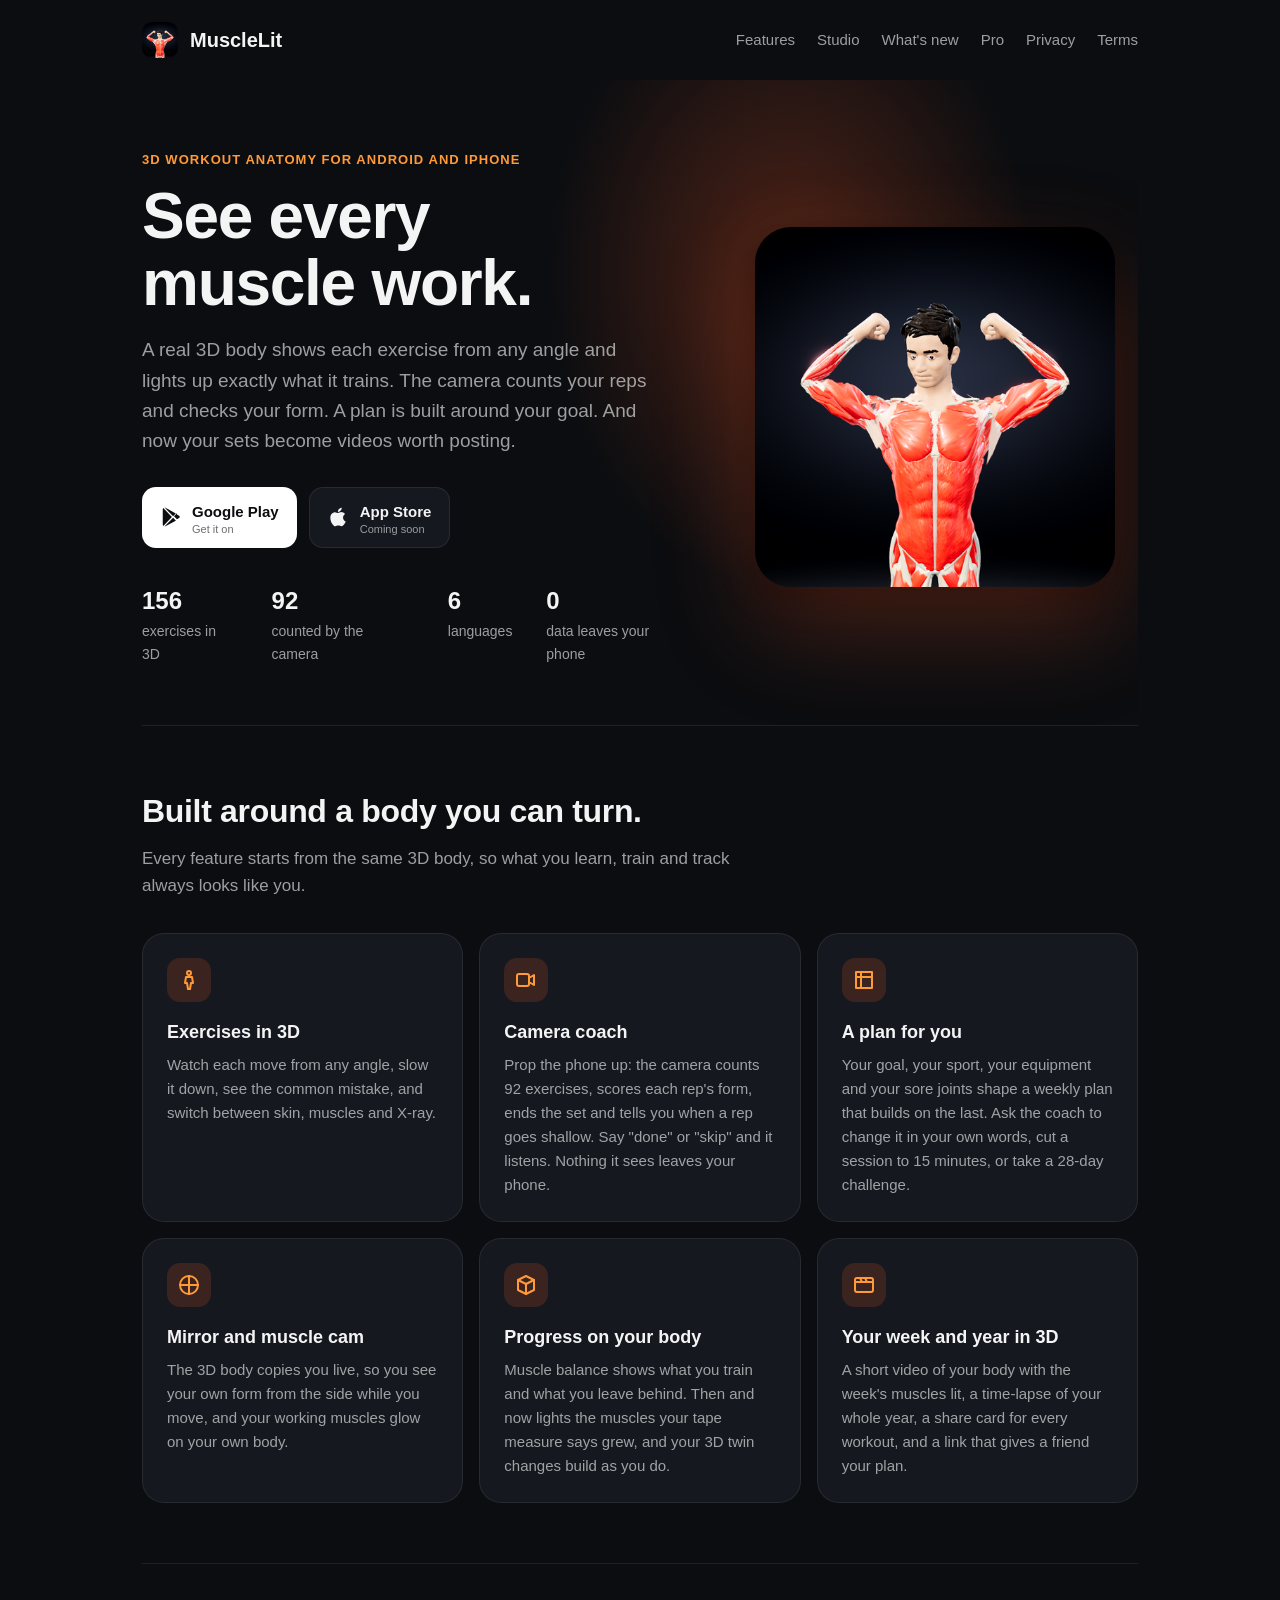
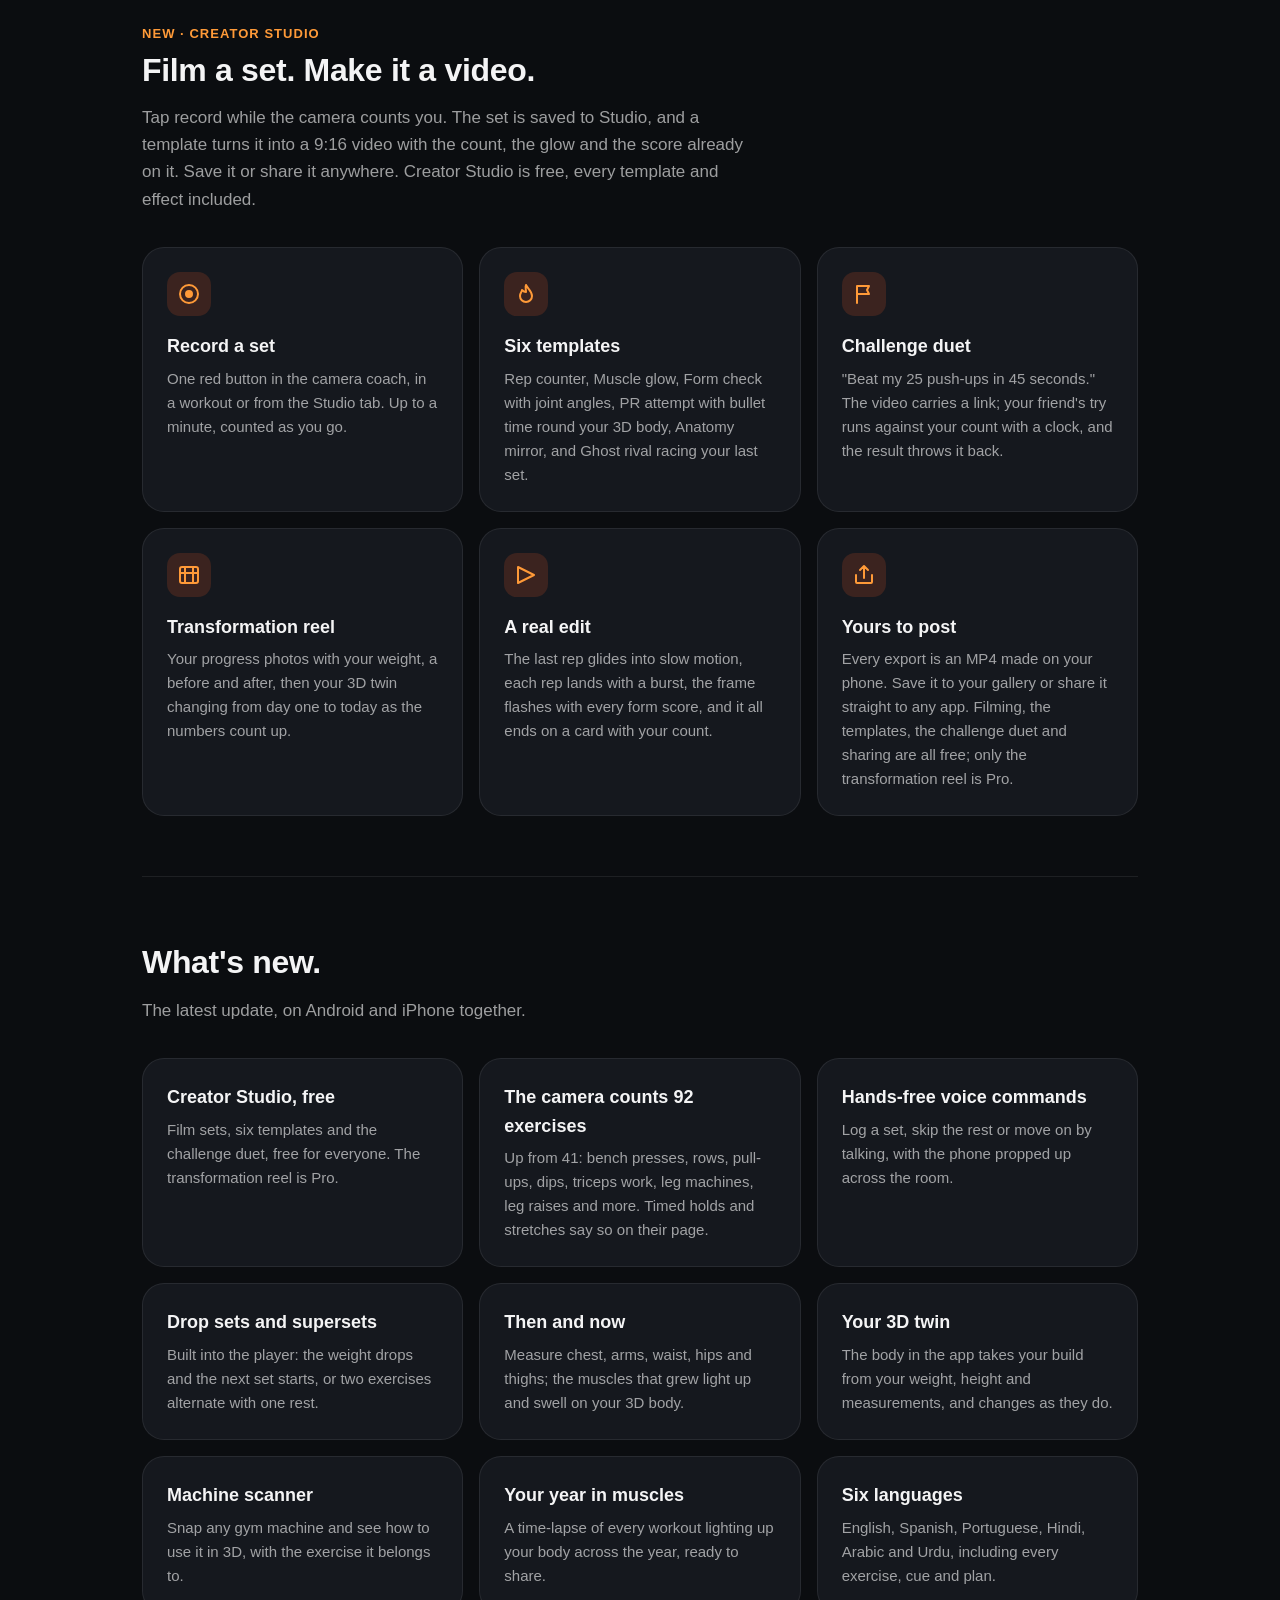
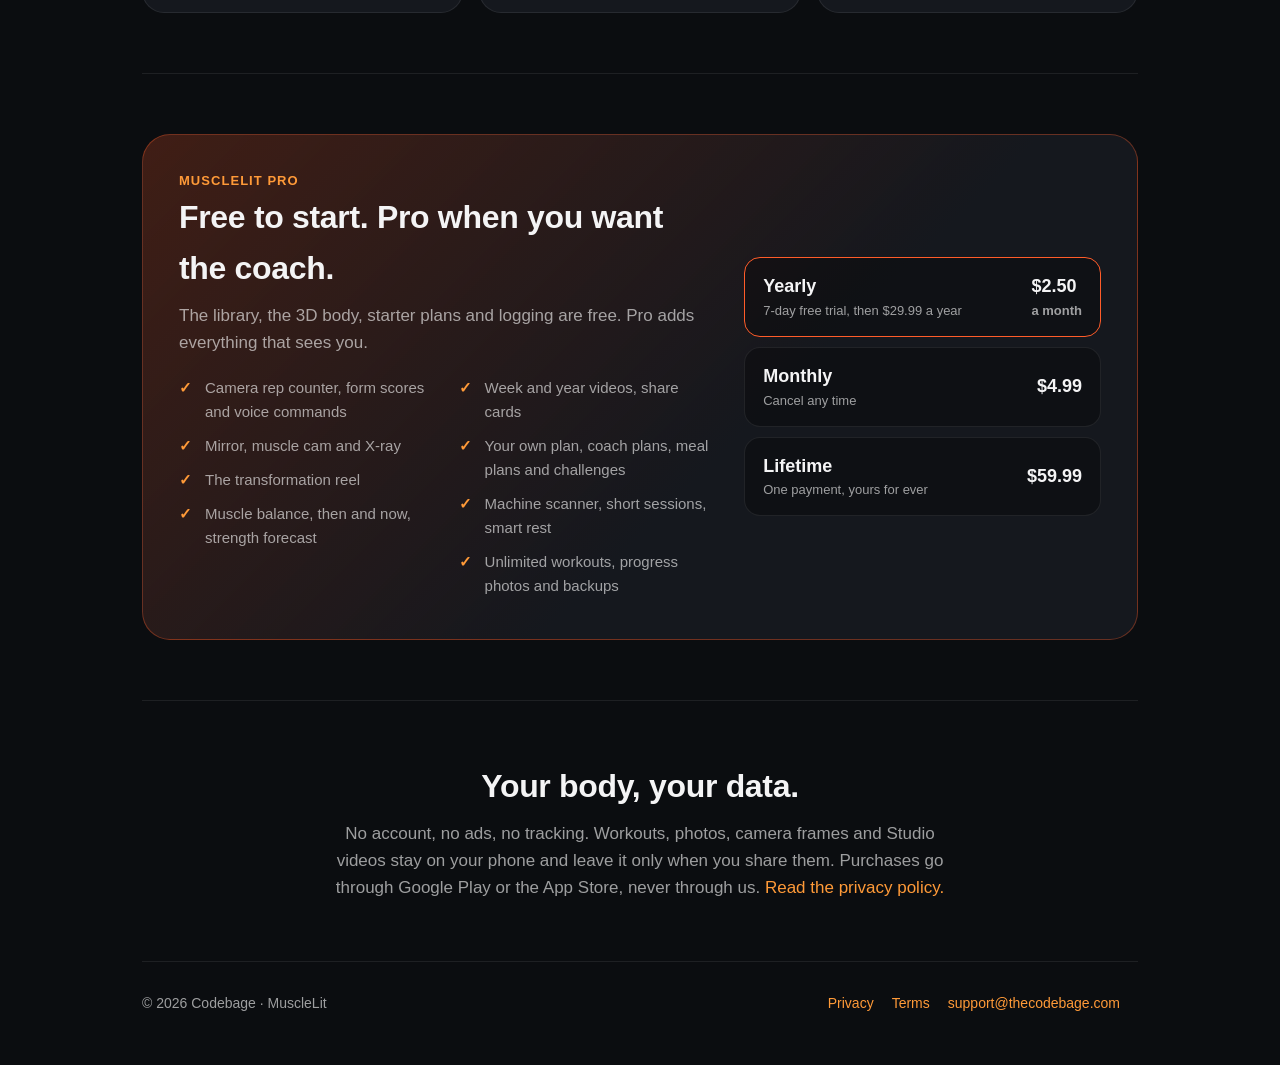
==== commit 53d72eee: "Home page: Creator Studio is free, the transformation reel is Pro Co-Authored-By: Claude Fable 5.1 <" ====
--- a/index.html
+++ b/index.html
@@ -112,14 +112,14 @@
   <section id="studio">
     <div class="eyebrow">New · Creator Studio</div>
     <h2>Film a set. Make it a video.</h2>
-    <p class="sub">Tap record while the camera counts you. The set is saved to Studio, and a template turns it into a 9:16 video with the count, the glow and the score already on it. Save it or share it anywhere.</p>
+    <p class="sub">Tap record while the camera counts you. The set is saved to Studio, and a template turns it into a 9:16 video with the count, the glow and the score already on it. Save it or share it anywhere. Creator Studio is free, every template and effect included.</p>
     <div class="grid">
       <div class="card"><div class="ic"><svg viewBox="0 0 24 24" fill="none" stroke="currentColor" stroke-width="2" stroke-linecap="round" stroke-linejoin="round"><circle cx="12" cy="12" r="9"/><circle cx="12" cy="12" r="3" fill="currentColor"/></svg></div><h3>Record a set</h3><p>One red button in the camera coach, in a workout or from the Studio tab. Up to a minute, counted as you go.</p></div>
       <div class="card"><div class="ic"><svg viewBox="0 0 24 24" fill="none" stroke="currentColor" stroke-width="2" stroke-linecap="round" stroke-linejoin="round"><path d="M12 3c2 4 6 6 6 11a6 6 0 0 1-12 0c0-3 2-4 2-6 1 1 2 2 4 2 0-3-1-5 0-7z"/></svg></div><h3>Six templates</h3><p>Rep counter, Muscle glow, Form check with joint angles, PR attempt with bullet time round your 3D body, Anatomy mirror, and Ghost rival racing your last set.</p></div>
       <div class="card"><div class="ic"><svg viewBox="0 0 24 24" fill="none" stroke="currentColor" stroke-width="2" stroke-linecap="round" stroke-linejoin="round"><path d="M5 21V4M5 4h12l-2 4 2 4H5"/></svg></div><h3>Challenge duet</h3><p>"Beat my 25 push-ups in 45 seconds." The video carries a link; your friend's try runs against your count with a clock, and the result throws it back.</p></div>
       <div class="card"><div class="ic"><svg viewBox="0 0 24 24" fill="none" stroke="currentColor" stroke-width="2" stroke-linecap="round" stroke-linejoin="round"><rect x="3" y="4" width="18" height="16" rx="2"/><path d="M3 10h18M8 4v16M16 4v16"/></svg></div><h3>Transformation reel</h3><p>Your progress photos with your weight, a before and after, then your 3D twin changing from day one to today as the numbers count up.</p></div>
       <div class="card"><div class="ic"><svg viewBox="0 0 24 24" fill="none" stroke="currentColor" stroke-width="2" stroke-linecap="round" stroke-linejoin="round"><path d="M4 4l16 8-16 8z"/></svg></div><h3>A real edit</h3><p>The last rep glides into slow motion, each rep lands with a burst, the frame flashes with every form score, and it all ends on a card with your count.</p></div>
-      <div class="card"><div class="ic"><svg viewBox="0 0 24 24" fill="none" stroke="currentColor" stroke-width="2" stroke-linecap="round" stroke-linejoin="round"><path d="M4 12v7a1 1 0 0 0 1 1h14a1 1 0 0 0 1-1v-7M12 3v12M8 7l4-4 4 4"/></svg></div><h3>Yours to post</h3><p>Every export is an MP4 made on your phone. Save it to your gallery or share it straight to any app. Recording, the rep counter and sharing are free.</p></div>
+      <div class="card"><div class="ic"><svg viewBox="0 0 24 24" fill="none" stroke="currentColor" stroke-width="2" stroke-linecap="round" stroke-linejoin="round"><path d="M4 12v7a1 1 0 0 0 1 1h14a1 1 0 0 0 1-1v-7M12 3v12M8 7l4-4 4 4"/></svg></div><h3>Yours to post</h3><p>Every export is an MP4 made on your phone. Save it to your gallery or share it straight to any app. Filming, the templates, the challenge duet and sharing are all free; only the transformation reel is Pro.</p></div>
     </div>
   </section>
 
@@ -127,7 +127,7 @@
     <h2>What's new.</h2>
     <p class="sub">The latest update, on Android and iPhone together.</p>
     <div class="grid">
-      <div class="card"><h3>Creator Studio</h3><p>Film sets, six templates, the challenge duet and the transformation reel, above.</p></div>
+      <div class="card"><h3>Creator Studio, free</h3><p>Film sets, six templates and the challenge duet, free for everyone. The transformation reel is Pro.</p></div>
       <div class="card"><h3>The camera counts 92 exercises</h3><p>Up from 41: bench presses, rows, pull-ups, dips, triceps work, leg machines, leg raises and more. Timed holds and stretches say so on their page.</p></div>
       <div class="card"><h3>Hands-free voice commands</h3><p>Log a set, skip the rest or move on by talking, with the phone propped up across the room.</p></div>
       <div class="card"><h3>Drop sets and supersets</h3><p>Built into the player: the weight drops and the next set starts, or two exercises alternate with one rest.</p></div>
@@ -146,7 +146,7 @@
         <h2>Free to start. Pro when you want the coach.</h2>
         <p class="sub" style="margin-bottom:0">The library, the 3D body, starter plans and logging are free. Pro adds everything that sees you.</p>
         <ul>
-          <li>Camera rep counter, form scores and voice commands</li><li>Mirror, muscle cam and X-ray</li><li>Creator Studio effects and the transformation reel</li><li>Muscle balance, then and now, strength forecast</li>
+          <li>Camera rep counter, form scores and voice commands</li><li>Mirror, muscle cam and X-ray</li><li>The transformation reel</li><li>Muscle balance, then and now, strength forecast</li>
           <li>Week and year videos, share cards</li><li>Your own plan, coach plans, meal plans and challenges</li><li>Machine scanner, short sessions, smart rest</li><li>Unlimited workouts, progress photos and backups</li>
         </ul>
       </div>
